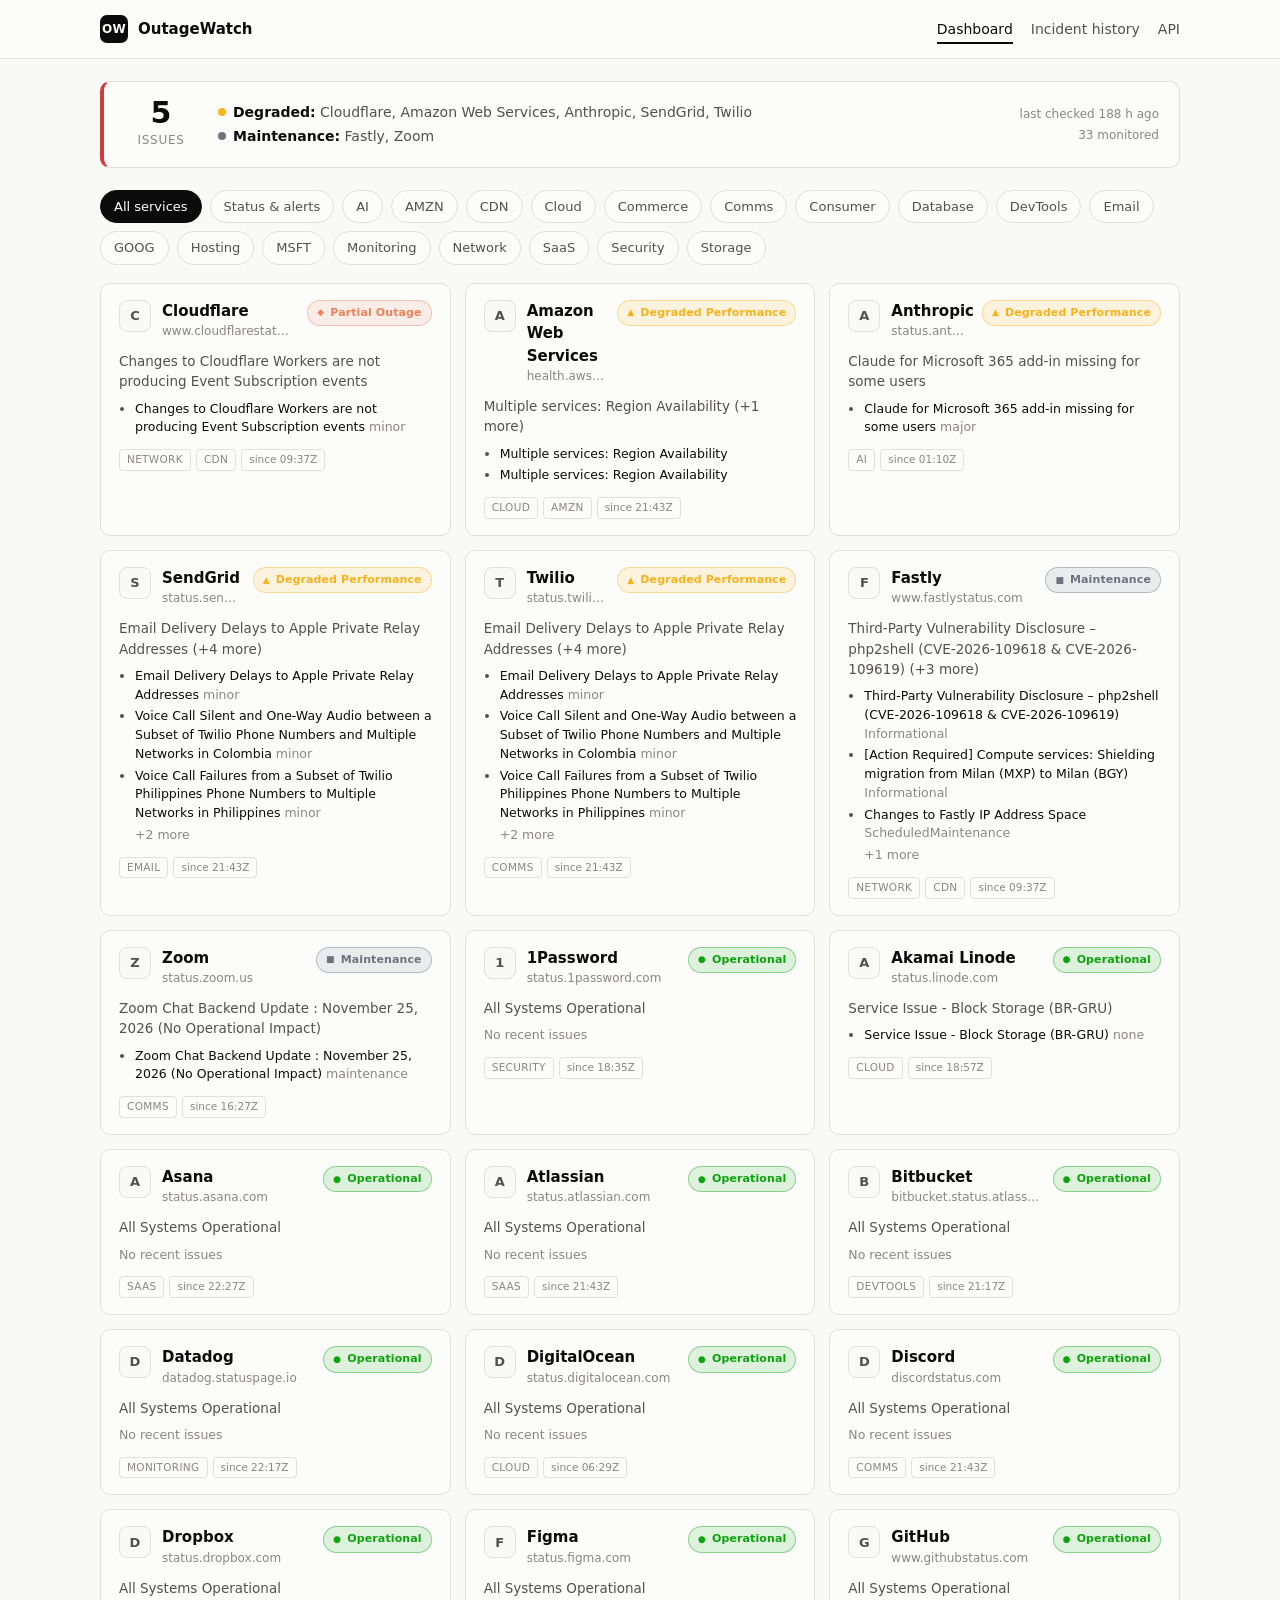
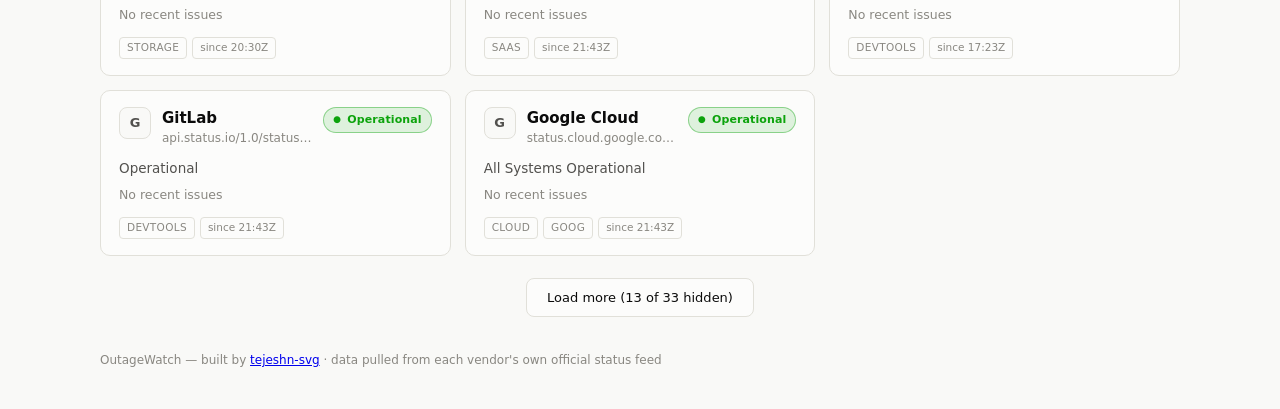
==== docs/index.html @ 97da57f4 "status: 2026-11-28 11:26 UTC" ====
<!DOCTYPE html>
<html lang="en">
<head>
  <meta charset="utf-8">
  <meta name="viewport" content="width=device-width, initial-scale=1">
  <title>OutageWatch &middot; 5 issues</title>
  <link rel="stylesheet" href="static/style.css">
</head>
<body>
  <header class="topbar">
    <div class="wrap topbar-inner">
      <a class="brand" href="index.html">
        <span class="brand-mark">OW</span>
        <span class="brand-text">OutageWatch</span>
      </a>
      <nav class="nav">
        <a href="index.html" class="on">Dashboard</a>
        <a href="history.html" class="">Incident history</a>
        <a href="status.json">API</a>
      </nav>
    </div>
  </header>

  <main class="wrap">
    



<!-- ===== Correlated signal: several vendors blaming the same third party =====
     This sits above everything because it often knows before the third
     party's own status page does. -->


<!-- ===== Summary bar: the single most important element on the page ===== -->
<section class="summary alarm">
  <div class="summary-count">
    <strong>5</strong>
    <span>issues</span>
  </div>
  <div class="summary-body">
    
      
      <p><span class="dot" style="background:#fab219"></span><b>Degraded:</b> Cloudflare, Amazon Web Services, Anthropic, SendGrid, Twilio</p>
      <p><span class="dot" style="background:#6b7280"></span><b>Maintenance:</b> Fastly, Zoom</p>
      
    
  </div>
  <div class="summary-meta">
    <span id="checked" data-ts="2026-11-28T11:26:40+00:00">last checked 2026-11-28T11:26:40+00:00</span>
    <span>33 monitored</span>
  </div>
</section>

<!-- ===== Filters ===== -->
<div class="filters" role="group" aria-label="Filter services">
  <button class="chip on" data-filter="all">All services</button>
  <button class="chip" data-filter="issues">Status &amp; alerts</button>
  
    <button class="chip" data-filter="tag:AI">AI</button>
  
    <button class="chip" data-filter="tag:AMZN">AMZN</button>
  
    <button class="chip" data-filter="tag:CDN">CDN</button>
  
    <button class="chip" data-filter="tag:Cloud">Cloud</button>
  
    <button class="chip" data-filter="tag:Commerce">Commerce</button>
  
    <button class="chip" data-filter="tag:Comms">Comms</button>
  
    <button class="chip" data-filter="tag:Consumer">Consumer</button>
  
    <button class="chip" data-filter="tag:Database">Database</button>
  
    <button class="chip" data-filter="tag:DevTools">DevTools</button>
  
    <button class="chip" data-filter="tag:Email">Email</button>
  
    <button class="chip" data-filter="tag:GOOG">GOOG</button>
  
    <button class="chip" data-filter="tag:Hosting">Hosting</button>
  
    <button class="chip" data-filter="tag:MSFT">MSFT</button>
  
    <button class="chip" data-filter="tag:Monitoring">Monitoring</button>
  
    <button class="chip" data-filter="tag:Network">Network</button>
  
    <button class="chip" data-filter="tag:SaaS">SaaS</button>
  
    <button class="chip" data-filter="tag:Security">Security</button>
  
    <button class="chip" data-filter="tag:Storage">Storage</button>
  
</div>

<!-- ===== Service list ===== -->
<section class="grid" id="grid">
  
  <article class="card service"
           data-level="partial_outage"
           data-tags="Network,CDN"
           data-issue="1">
    <div class="service-head">
      <span class="avatar" aria-hidden="true">C</span>
      <div class="service-id">
        <h2>Cloudflare</h2>
        <a class="service-url" href="https://www.cloudflarestatus.com" target="_blank" rel="noopener">www.cloudflarestatus.com</a>
      </div>
      <!-- icon + text, never colour alone -->
      <span class="badge" style="--c: #ec835a">
        <span class="badge-icon" aria-hidden="true">◆</span>Partial Outage
      </span>
    </div>

    <p class="headline">Changes to Cloudflare Workers are not producing Event Subscription events</p>

    
    <ul class="incidents">
      
        <li><a href="https://www.cloudflarestatus.com/incidents/0ocqieaifg7h" target="_blank" rel="noopener">Changes to Cloudflare Workers are not producing Event Subscription events</a> <em>minor</em></li>
      
      
    </ul>
    

    <div class="tags">
      <span class="tag">Network</span><span class="tag">CDN</span>
      <span class="tag since">since 09:37Z</span>
    </div>
  </article>
  
  <article class="card service"
           data-level="degraded"
           data-tags="Cloud,AMZN"
           data-issue="1">
    <div class="service-head">
      <span class="avatar" aria-hidden="true">A</span>
      <div class="service-id">
        <h2>Amazon Web Services</h2>
        <a class="service-url" href="https://health.aws.amazon.com/public/currentevents" target="_blank" rel="noopener">health.aws.amazon.com/public/currentevents</a>
      </div>
      <!-- icon + text, never colour alone -->
      <span class="badge" style="--c: #fab219">
        <span class="badge-icon" aria-hidden="true">▲</span>Degraded Performance
      </span>
    </div>

    <p class="headline">Multiple services: Region Availability (+1 more)</p>

    
    <ul class="incidents">
      
        <li><a href="https://health.aws.amazon.com/public/currentevents" target="_blank" rel="noopener">Multiple services: Region Availability</a></li>
      
        <li><a href="https://health.aws.amazon.com/public/currentevents" target="_blank" rel="noopener">Multiple services: Region Availability</a></li>
      
      
    </ul>
    

    <div class="tags">
      <span class="tag">Cloud</span><span class="tag">AMZN</span>
      <span class="tag since">since 21:43Z</span>
    </div>
  </article>
  
  <article class="card service"
           data-level="degraded"
           data-tags="AI"
           data-issue="1">
    <div class="service-head">
      <span class="avatar" aria-hidden="true">A</span>
      <div class="service-id">
        <h2>Anthropic</h2>
        <a class="service-url" href="https://status.anthropic.com" target="_blank" rel="noopener">status.anthropic.com</a>
      </div>
      <!-- icon + text, never colour alone -->
      <span class="badge" style="--c: #fab219">
        <span class="badge-icon" aria-hidden="true">▲</span>Degraded Performance
      </span>
    </div>

    <p class="headline">Claude for Microsoft 365 add-in missing for some users</p>

    
    <ul class="incidents">
      
        <li><a href="https://stspg.io/ffdq2qfv8frk" target="_blank" rel="noopener">Claude for Microsoft 365 add-in missing for some users</a> <em>major</em></li>
      
      
    </ul>
    

    <div class="tags">
      <span class="tag">AI</span>
      <span class="tag since">since 01:10Z</span>
    </div>
  </article>
  
  <article class="card service"
           data-level="degraded"
           data-tags="Email"
           data-issue="1">
    <div class="service-head">
      <span class="avatar" aria-hidden="true">S</span>
      <div class="service-id">
        <h2>SendGrid</h2>
        <a class="service-url" href="https://status.sendgrid.com" target="_blank" rel="noopener">status.sendgrid.com</a>
      </div>
      <!-- icon + text, never colour alone -->
      <span class="badge" style="--c: #fab219">
        <span class="badge-icon" aria-hidden="true">▲</span>Degraded Performance
      </span>
    </div>

    <p class="headline">Email Delivery Delays to Apple Private Relay Addresses (+4 more)</p>

    
    <ul class="incidents">
      
        <li><a href="https://stspg.io/t6wqb6v4410n" target="_blank" rel="noopener">Email Delivery Delays to Apple Private Relay Addresses</a> <em>minor</em></li>
      
        <li><a href="https://stspg.io/kckjlns5dw48" target="_blank" rel="noopener">Voice Call Silent and One-Way Audio between a Subset of Twilio Phone Numbers and Multiple Networks in Colombia</a> <em>minor</em></li>
      
        <li><a href="https://stspg.io/tbsjgc4grpsw" target="_blank" rel="noopener">Voice Call Failures from a Subset of Twilio Philippines Phone Numbers to Multiple Networks in Philippines</a> <em>minor</em></li>
      
      <li class="more">+2 more</li>
    </ul>
    

    <div class="tags">
      <span class="tag">Email</span>
      <span class="tag since">since 21:43Z</span>
    </div>
  </article>
  
  <article class="card service"
           data-level="degraded"
           data-tags="Comms"
           data-issue="1">
    <div class="service-head">
      <span class="avatar" aria-hidden="true">T</span>
      <div class="service-id">
        <h2>Twilio</h2>
        <a class="service-url" href="https://status.twilio.com" target="_blank" rel="noopener">status.twilio.com</a>
      </div>
      <!-- icon + text, never colour alone -->
      <span class="badge" style="--c: #fab219">
        <span class="badge-icon" aria-hidden="true">▲</span>Degraded Performance
      </span>
    </div>

    <p class="headline">Email Delivery Delays to Apple Private Relay Addresses (+4 more)</p>

    
    <ul class="incidents">
      
        <li><a href="https://stspg.io/t6wqb6v4410n" target="_blank" rel="noopener">Email Delivery Delays to Apple Private Relay Addresses</a> <em>minor</em></li>
      
        <li><a href="https://stspg.io/kckjlns5dw48" target="_blank" rel="noopener">Voice Call Silent and One-Way Audio between a Subset of Twilio Phone Numbers and Multiple Networks in Colombia</a> <em>minor</em></li>
      
        <li><a href="https://stspg.io/tbsjgc4grpsw" target="_blank" rel="noopener">Voice Call Failures from a Subset of Twilio Philippines Phone Numbers to Multiple Networks in Philippines</a> <em>minor</em></li>
      
      <li class="more">+2 more</li>
    </ul>
    

    <div class="tags">
      <span class="tag">Comms</span>
      <span class="tag since">since 21:43Z</span>
    </div>
  </article>
  
  <article class="card service"
           data-level="maintenance"
           data-tags="Network,CDN"
           data-issue="0">
    <div class="service-head">
      <span class="avatar" aria-hidden="true">F</span>
      <div class="service-id">
        <h2>Fastly</h2>
        <a class="service-url" href="https://www.fastlystatus.com" target="_blank" rel="noopener">www.fastlystatus.com</a>
      </div>
      <!-- icon + text, never colour alone -->
      <span class="badge" style="--c: #6b7280">
        <span class="badge-icon" aria-hidden="true">■</span>Maintenance
      </span>
    </div>

    <p class="headline">Third-Party Vulnerability Disclosure – php2shell (CVE-2026-109618 &amp; CVE-2026-109619) (+3 more)</p>

    
    <ul class="incidents">
      
        <li><a href="https://sta.ac/u/7mfOmz7D" target="_blank" rel="noopener">Third-Party Vulnerability Disclosure – php2shell (CVE-2026-109618 &amp; CVE-2026-109619)</a> <em>Informational</em></li>
      
        <li><a href="https://sta.ac/u/cdSFIDlB" target="_blank" rel="noopener">[Action Required] Compute services: Shielding migration from Milan (MXP) to Milan (BGY)</a> <em>Informational</em></li>
      
        <li><a href="https://sta.ac/u/d45H5J0G" target="_blank" rel="noopener">Changes to Fastly IP Address Space</a> <em>ScheduledMaintenance</em></li>
      
      <li class="more">+1 more</li>
    </ul>
    

    <div class="tags">
      <span class="tag">Network</span><span class="tag">CDN</span>
      <span class="tag since">since 09:37Z</span>
    </div>
  </article>
  
  <article class="card service"
           data-level="maintenance"
           data-tags="Comms"
           data-issue="0">
    <div class="service-head">
      <span class="avatar" aria-hidden="true">Z</span>
      <div class="service-id">
        <h2>Zoom</h2>
        <a class="service-url" href="https://status.zoom.us" target="_blank" rel="noopener">status.zoom.us</a>
      </div>
      <!-- icon + text, never colour alone -->
      <span class="badge" style="--c: #6b7280">
        <span class="badge-icon" aria-hidden="true">■</span>Maintenance
      </span>
    </div>

    <p class="headline">Zoom Chat Backend Update : November 25, 2026 (No Operational Impact)</p>

    
    <ul class="incidents">
      
        <li><a href="https://status.zoom.us" target="_blank" rel="noopener">Zoom Chat Backend Update : November 25, 2026 (No Operational Impact)</a> <em>maintenance</em></li>
      
      
    </ul>
    

    <div class="tags">
      <span class="tag">Comms</span>
      <span class="tag since">since 16:27Z</span>
    </div>
  </article>
  
  <article class="card service"
           data-level="operational"
           data-tags="Security"
           data-issue="0">
    <div class="service-head">
      <span class="avatar" aria-hidden="true">1</span>
      <div class="service-id">
        <h2>1Password</h2>
        <a class="service-url" href="https://status.1password.com" target="_blank" rel="noopener">status.1password.com</a>
      </div>
      <!-- icon + text, never colour alone -->
      <span class="badge" style="--c: #0ca30c">
        <span class="badge-icon" aria-hidden="true">●</span>Operational
      </span>
    </div>

    <p class="headline">All Systems Operational</p>

    
      <p class="noissues">No recent issues</p>
    

    <div class="tags">
      <span class="tag">Security</span>
      <span class="tag since">since 18:35Z</span>
    </div>
  </article>
  
  <article class="card service"
           data-level="operational"
           data-tags="Cloud"
           data-issue="0">
    <div class="service-head">
      <span class="avatar" aria-hidden="true">A</span>
      <div class="service-id">
        <h2>Akamai Linode</h2>
        <a class="service-url" href="https://status.linode.com" target="_blank" rel="noopener">status.linode.com</a>
      </div>
      <!-- icon + text, never colour alone -->
      <span class="badge" style="--c: #0ca30c">
        <span class="badge-icon" aria-hidden="true">●</span>Operational
      </span>
    </div>

    <p class="headline">Service Issue - Block Storage (BR-GRU)</p>

    
    <ul class="incidents">
      
        <li><a href="https://stspg.io/kwfn0ylk0rpt" target="_blank" rel="noopener">Service Issue - Block Storage (BR-GRU)</a> <em>none</em></li>
      
      
    </ul>
    

    <div class="tags">
      <span class="tag">Cloud</span>
      <span class="tag since">since 18:57Z</span>
    </div>
  </article>
  
  <article class="card service"
           data-level="operational"
           data-tags="SaaS"
           data-issue="0">
    <div class="service-head">
      <span class="avatar" aria-hidden="true">A</span>
      <div class="service-id">
        <h2>Asana</h2>
        <a class="service-url" href="https://status.asana.com" target="_blank" rel="noopener">status.asana.com</a>
      </div>
      <!-- icon + text, never colour alone -->
      <span class="badge" style="--c: #0ca30c">
        <span class="badge-icon" aria-hidden="true">●</span>Operational
      </span>
    </div>

    <p class="headline">All Systems Operational</p>

    
      <p class="noissues">No recent issues</p>
    

    <div class="tags">
      <span class="tag">SaaS</span>
      <span class="tag since">since 22:27Z</span>
    </div>
  </article>
  
  <article class="card service"
           data-level="operational"
           data-tags="SaaS"
           data-issue="0">
    <div class="service-head">
      <span class="avatar" aria-hidden="true">A</span>
      <div class="service-id">
        <h2>Atlassian</h2>
        <a class="service-url" href="https://status.atlassian.com" target="_blank" rel="noopener">status.atlassian.com</a>
      </div>
      <!-- icon + text, never colour alone -->
      <span class="badge" style="--c: #0ca30c">
        <span class="badge-icon" aria-hidden="true">●</span>Operational
      </span>
    </div>

    <p class="headline">All Systems Operational</p>

    
      <p class="noissues">No recent issues</p>
    

    <div class="tags">
      <span class="tag">SaaS</span>
      <span class="tag since">since 21:43Z</span>
    </div>
  </article>
  
  <article class="card service"
           data-level="operational"
           data-tags="DevTools"
           data-issue="0">
    <div class="service-head">
      <span class="avatar" aria-hidden="true">B</span>
      <div class="service-id">
        <h2>Bitbucket</h2>
        <a class="service-url" href="https://bitbucket.status.atlassian.com" target="_blank" rel="noopener">bitbucket.status.atlassian.com</a>
      </div>
      <!-- icon + text, never colour alone -->
      <span class="badge" style="--c: #0ca30c">
        <span class="badge-icon" aria-hidden="true">●</span>Operational
      </span>
    </div>

    <p class="headline">All Systems Operational</p>

    
      <p class="noissues">No recent issues</p>
    

    <div class="tags">
      <span class="tag">DevTools</span>
      <span class="tag since">since 21:17Z</span>
    </div>
  </article>
  
  <article class="card service"
           data-level="operational"
           data-tags="Monitoring"
           data-issue="0">
    <div class="service-head">
      <span class="avatar" aria-hidden="true">D</span>
      <div class="service-id">
        <h2>Datadog</h2>
        <a class="service-url" href="https://datadog.statuspage.io" target="_blank" rel="noopener">datadog.statuspage.io</a>
      </div>
      <!-- icon + text, never colour alone -->
      <span class="badge" style="--c: #0ca30c">
        <span class="badge-icon" aria-hidden="true">●</span>Operational
      </span>
    </div>

    <p class="headline">All Systems Operational</p>

    
      <p class="noissues">No recent issues</p>
    

    <div class="tags">
      <span class="tag">Monitoring</span>
      <span class="tag since">since 22:17Z</span>
    </div>
  </article>
  
  <article class="card service"
           data-level="operational"
           data-tags="Cloud"
           data-issue="0">
    <div class="service-head">
      <span class="avatar" aria-hidden="true">D</span>
      <div class="service-id">
        <h2>DigitalOcean</h2>
        <a class="service-url" href="https://status.digitalocean.com" target="_blank" rel="noopener">status.digitalocean.com</a>
      </div>
      <!-- icon + text, never colour alone -->
      <span class="badge" style="--c: #0ca30c">
        <span class="badge-icon" aria-hidden="true">●</span>Operational
      </span>
    </div>

    <p class="headline">All Systems Operational</p>

    
      <p class="noissues">No recent issues</p>
    

    <div class="tags">
      <span class="tag">Cloud</span>
      <span class="tag since">since 06:29Z</span>
    </div>
  </article>
  
  <article class="card service"
           data-level="operational"
           data-tags="Comms"
           data-issue="0">
    <div class="service-head">
      <span class="avatar" aria-hidden="true">D</span>
      <div class="service-id">
        <h2>Discord</h2>
        <a class="service-url" href="https://discordstatus.com" target="_blank" rel="noopener">discordstatus.com</a>
      </div>
      <!-- icon + text, never colour alone -->
      <span class="badge" style="--c: #0ca30c">
        <span class="badge-icon" aria-hidden="true">●</span>Operational
      </span>
    </div>

    <p class="headline">All Systems Operational</p>

    
      <p class="noissues">No recent issues</p>
    

    <div class="tags">
      <span class="tag">Comms</span>
      <span class="tag since">since 21:43Z</span>
    </div>
  </article>
  
  <article class="card service"
           data-level="operational"
           data-tags="Storage"
           data-issue="0">
    <div class="service-head">
      <span class="avatar" aria-hidden="true">D</span>
      <div class="service-id">
        <h2>Dropbox</h2>
        <a class="service-url" href="https://status.dropbox.com" target="_blank" rel="noopener">status.dropbox.com</a>
      </div>
      <!-- icon + text, never colour alone -->
      <span class="badge" style="--c: #0ca30c">
        <span class="badge-icon" aria-hidden="true">●</span>Operational
      </span>
    </div>

    <p class="headline">All Systems Operational</p>

    
      <p class="noissues">No recent issues</p>
    

    <div class="tags">
      <span class="tag">Storage</span>
      <span class="tag since">since 20:30Z</span>
    </div>
  </article>
  
  <article class="card service"
           data-level="operational"
           data-tags="SaaS"
           data-issue="0">
    <div class="service-head">
      <span class="avatar" aria-hidden="true">F</span>
      <div class="service-id">
        <h2>Figma</h2>
        <a class="service-url" href="https://status.figma.com" target="_blank" rel="noopener">status.figma.com</a>
      </div>
      <!-- icon + text, never colour alone -->
      <span class="badge" style="--c: #0ca30c">
        <span class="badge-icon" aria-hidden="true">●</span>Operational
      </span>
    </div>

    <p class="headline">All Systems Operational</p>

    
      <p class="noissues">No recent issues</p>
    

    <div class="tags">
      <span class="tag">SaaS</span>
      <span class="tag since">since 21:43Z</span>
    </div>
  </article>
  
  <article class="card service"
           data-level="operational"
           data-tags="DevTools"
           data-issue="0">
    <div class="service-head">
      <span class="avatar" aria-hidden="true">G</span>
      <div class="service-id">
        <h2>GitHub</h2>
        <a class="service-url" href="https://www.githubstatus.com" target="_blank" rel="noopener">www.githubstatus.com</a>
      </div>
      <!-- icon + text, never colour alone -->
      <span class="badge" style="--c: #0ca30c">
        <span class="badge-icon" aria-hidden="true">●</span>Operational
      </span>
    </div>

    <p class="headline">All Systems Operational</p>

    
      <p class="noissues">No recent issues</p>
    

    <div class="tags">
      <span class="tag">DevTools</span>
      <span class="tag since">since 17:23Z</span>
    </div>
  </article>
  
  <article class="card service"
           data-level="operational"
           data-tags="DevTools"
           data-issue="0">
    <div class="service-head">
      <span class="avatar" aria-hidden="true">G</span>
      <div class="service-id">
        <h2>GitLab</h2>
        <a class="service-url" href="https://api.status.io/1.0/status/5b36dc6502d06804c08349f7" target="_blank" rel="noopener">api.status.io/1.0/status/5b36dc6502d06804c08349f7</a>
      </div>
      <!-- icon + text, never colour alone -->
      <span class="badge" style="--c: #0ca30c">
        <span class="badge-icon" aria-hidden="true">●</span>Operational
      </span>
    </div>

    <p class="headline">Operational</p>

    
      <p class="noissues">No recent issues</p>
    

    <div class="tags">
      <span class="tag">DevTools</span>
      <span class="tag since">since 21:43Z</span>
    </div>
  </article>
  
  <article class="card service"
           data-level="operational"
           data-tags="Cloud,GOOG"
           data-issue="0">
    <div class="service-head">
      <span class="avatar" aria-hidden="true">G</span>
      <div class="service-id">
        <h2>Google Cloud</h2>
        <a class="service-url" href="https://status.cloud.google.com/incidents.json" target="_blank" rel="noopener">status.cloud.google.com/incidents.json</a>
      </div>
      <!-- icon + text, never colour alone -->
      <span class="badge" style="--c: #0ca30c">
        <span class="badge-icon" aria-hidden="true">●</span>Operational
      </span>
    </div>

    <p class="headline">All Systems Operational</p>

    
      <p class="noissues">No recent issues</p>
    

    <div class="tags">
      <span class="tag">Cloud</span><span class="tag">GOOG</span>
      <span class="tag since">since 21:43Z</span>
    </div>
  </article>
  
  <article class="card service"
           data-level="operational"
           data-tags="Cloud"
           data-issue="0">
    <div class="service-head">
      <span class="avatar" aria-hidden="true">H</span>
      <div class="service-id">
        <h2>Heroku</h2>
        <a class="service-url" href="https://status.heroku.com" target="_blank" rel="noopener">status.heroku.com</a>
      </div>
      <!-- icon + text, never colour alone -->
      <span class="badge" style="--c: #0ca30c">
        <span class="badge-icon" aria-hidden="true">●</span>Operational
      </span>
    </div>

    <p class="headline">Responding normally</p>

    
      <p class="noissues">No recent issues</p>
    

    <div class="tags">
      <span class="tag">Cloud</span>
      <span class="tag since">since 21:43Z</span>
    </div>
  </article>
  
  <article class="card service"
           data-level="operational"
           data-tags="SaaS"
           data-issue="0">
    <div class="service-head">
      <span class="avatar" aria-hidden="true">H</span>
      <div class="service-id">
        <h2>HubSpot</h2>
        <a class="service-url" href="https://status.hubspot.com" target="_blank" rel="noopener">status.hubspot.com</a>
      </div>
      <!-- icon + text, never colour alone -->
      <span class="badge" style="--c: #0ca30c">
        <span class="badge-icon" aria-hidden="true">●</span>Operational
      </span>
    </div>

    <p class="headline">All Systems Operational</p>

    
      <p class="noissues">No recent issues</p>
    

    <div class="tags">
      <span class="tag">SaaS</span>
      <span class="tag since">since 19:14Z</span>
    </div>
  </article>
  
  <article class="card service"
           data-level="operational"
           data-tags="MSFT,SaaS"
           data-issue="0">
    <div class="service-head">
      <span class="avatar" aria-hidden="true">M</span>
      <div class="service-id">
        <h2>Microsoft 365</h2>
        <a class="service-url" href="https://status.cloud.microsoft/api/feed/mac" target="_blank" rel="noopener">status.cloud.microsoft/api/feed/mac</a>
      </div>
      <!-- icon + text, never colour alone -->
      <span class="badge" style="--c: #0ca30c">
        <span class="badge-icon" aria-hidden="true">●</span>Operational
      </span>
    </div>

    <p class="headline">No active events</p>

    
      <p class="noissues">No recent issues</p>
    

    <div class="tags">
      <span class="tag">MSFT</span><span class="tag">SaaS</span>
      <span class="tag since">since 06:07Z</span>
    </div>
  </article>
  
  <article class="card service"
           data-level="operational"
           data-tags="Cloud,MSFT"
           data-issue="0">
    <div class="service-head">
      <span class="avatar" aria-hidden="true">M</span>
      <div class="service-id">
        <h2>Microsoft Azure</h2>
        <a class="service-url" href="https://azure.status.microsoft/en-us/status/feed/" target="_blank" rel="noopener">azure.status.microsoft/en-us/status/feed/</a>
      </div>
      <!-- icon + text, never colour alone -->
      <span class="badge" style="--c: #0ca30c">
        <span class="badge-icon" aria-hidden="true">●</span>Operational
      </span>
    </div>

    <p class="headline">No active events</p>

    
      <p class="noissues">No recent issues</p>
    

    <div class="tags">
      <span class="tag">Cloud</span><span class="tag">MSFT</span>
      <span class="tag since">since 21:43Z</span>
    </div>
  </article>
  
  <article class="card service"
           data-level="operational"
           data-tags="MSFT,SaaS"
           data-issue="0">
    <div class="service-head">
      <span class="avatar" aria-hidden="true">M</span>
      <div class="service-id">
        <h2>Microsoft Power Platform</h2>
        <a class="service-url" href="https://status.cloud.microsoft/api/feed/ppac" target="_blank" rel="noopener">status.cloud.microsoft/api/feed/ppac</a>
      </div>
      <!-- icon + text, never colour alone -->
      <span class="badge" style="--c: #0ca30c">
        <span class="badge-icon" aria-hidden="true">●</span>Operational
      </span>
    </div>

    <p class="headline">No active events</p>

    
      <p class="noissues">No recent issues</p>
    

    <div class="tags">
      <span class="tag">MSFT</span><span class="tag">SaaS</span>
      <span class="tag since">since 21:43Z</span>
    </div>
  </article>
  
  <article class="card service"
           data-level="operational"
           data-tags="Database"
           data-issue="0">
    <div class="service-head">
      <span class="avatar" aria-hidden="true">M</span>
      <div class="service-id">
        <h2>MongoDB Atlas</h2>
        <a class="service-url" href="https://status.mongodb.com" target="_blank" rel="noopener">status.mongodb.com</a>
      </div>
      <!-- icon + text, never colour alone -->
      <span class="badge" style="--c: #0ca30c">
        <span class="badge-icon" aria-hidden="true">●</span>Operational
      </span>
    </div>

    <p class="headline">Impaired Cluster operations in AWS me-central-1 and AWS me-south-1</p>

    
    <ul class="incidents">
      
        <li><a href="https://stspg.io/jwd31x8yx3q5" target="_blank" rel="noopener">Impaired Cluster operations in AWS me-central-1 and AWS me-south-1</a> <em>major</em></li>
      
      
    </ul>
    

    <div class="tags">
      <span class="tag">Database</span>
      <span class="tag since">since 21:43Z</span>
    </div>
  </article>
  
  <article class="card service"
           data-level="operational"
           data-tags="Monitoring"
           data-issue="0">
    <div class="service-head">
      <span class="avatar" aria-hidden="true">N</span>
      <div class="service-id">
        <h2>New Relic</h2>
        <a class="service-url" href="https://status.newrelic.com" target="_blank" rel="noopener">status.newrelic.com</a>
      </div>
      <!-- icon + text, never colour alone -->
      <span class="badge" style="--c: #0ca30c">
        <span class="badge-icon" aria-hidden="true">●</span>Operational
      </span>
    </div>

    <p class="headline">All Systems Operational</p>

    
      <p class="noissues">No recent issues</p>
    

    <div class="tags">
      <span class="tag">Monitoring</span>
      <span class="tag since">since 21:43Z</span>
    </div>
  </article>
  
  <article class="card service"
           data-level="operational"
           data-tags="SaaS"
           data-issue="0">
    <div class="service-head">
      <span class="avatar" aria-hidden="true">N</span>
      <div class="service-id">
        <h2>Notion</h2>
        <a class="service-url" href="https://www.notion-status.com" target="_blank" rel="noopener">www.notion-status.com</a>
      </div>
      <!-- icon + text, never colour alone -->
      <span class="badge" style="--c: #0ca30c">
        <span class="badge-icon" aria-hidden="true">●</span>Operational
      </span>
    </div>

    <p class="headline">All Systems Operational</p>

    
      <p class="noissues">No recent issues</p>
    

    <div class="tags">
      <span class="tag">SaaS</span>
      <span class="tag since">since 01:18Z</span>
    </div>
  </article>
  
  <article class="card service"
           data-level="operational"
           data-tags="DevTools"
           data-issue="0">
    <div class="service-head">
      <span class="avatar" aria-hidden="true">N</span>
      <div class="service-id">
        <h2>npm</h2>
        <a class="service-url" href="https://status.npmjs.org" target="_blank" rel="noopener">status.npmjs.org</a>
      </div>
      <!-- icon + text, never colour alone -->
      <span class="badge" style="--c: #0ca30c">
        <span class="badge-icon" aria-hidden="true">●</span>Operational
      </span>
    </div>

    <p class="headline">All Systems Operational</p>

    
      <p class="noissues">No recent issues</p>
    

    <div class="tags">
      <span class="tag">DevTools</span>
      <span class="tag since">since 21:43Z</span>
    </div>
  </article>
  
  <article class="card service"
           data-level="operational"
           data-tags="AI"
           data-issue="0">
    <div class="service-head">
      <span class="avatar" aria-hidden="true">O</span>
      <div class="service-id">
        <h2>OpenAI</h2>
        <a class="service-url" href="https://status.openai.com" target="_blank" rel="noopener">status.openai.com</a>
      </div>
      <!-- icon + text, never colour alone -->
      <span class="badge" style="--c: #0ca30c">
        <span class="badge-icon" aria-hidden="true">●</span>Operational
      </span>
    </div>

    <p class="headline">All Systems Operational</p>

    
      <p class="noissues">No recent issues</p>
    

    <div class="tags">
      <span class="tag">AI</span>
      <span class="tag since">since 15:05Z</span>
    </div>
  </article>
  
  <article class="card service"
           data-level="operational"
           data-tags="Consumer"
           data-issue="0">
    <div class="service-head">
      <span class="avatar" aria-hidden="true">R</span>
      <div class="service-id">
        <h2>Reddit</h2>
        <a class="service-url" href="https://www.redditstatus.com" target="_blank" rel="noopener">www.redditstatus.com</a>
      </div>
      <!-- icon + text, never colour alone -->
      <span class="badge" style="--c: #0ca30c">
        <span class="badge-icon" aria-hidden="true">●</span>Operational
      </span>
    </div>

    <p class="headline">All Systems Operational</p>

    
      <p class="noissues">No recent issues</p>
    

    <div class="tags">
      <span class="tag">Consumer</span>
      <span class="tag since">since 21:17Z</span>
    </div>
  </article>
  
  <article class="card service"
           data-level="operational"
           data-tags="Commerce"
           data-issue="0">
    <div class="service-head">
      <span class="avatar" aria-hidden="true">S</span>
      <div class="service-id">
        <h2>Shopify</h2>
        <a class="service-url" href="https://www.shopifystatus.com" target="_blank" rel="noopener">www.shopifystatus.com</a>
      </div>
      <!-- icon + text, never colour alone -->
      <span class="badge" style="--c: #0ca30c">
        <span class="badge-icon" aria-hidden="true">●</span>Operational
      </span>
    </div>

    <p class="headline">All Systems Operational</p>

    
      <p class="noissues">No recent issues</p>
    

    <div class="tags">
      <span class="tag">Commerce</span>
      <span class="tag since">since 19:33Z</span>
    </div>
  </article>
  
  <article class="card service"
           data-level="operational"
           data-tags="Hosting"
           data-issue="0">
    <div class="service-head">
      <span class="avatar" aria-hidden="true">S</span>
      <div class="service-id">
        <h2>Squarespace</h2>
        <a class="service-url" href="https://status.squarespace.com" target="_blank" rel="noopener">status.squarespace.com</a>
      </div>
      <!-- icon + text, never colour alone -->
      <span class="badge" style="--c: #0ca30c">
        <span class="badge-icon" aria-hidden="true">●</span>Operational
      </span>
    </div>

    <p class="headline">All Systems Operational</p>

    
      <p class="noissues">No recent issues</p>
    

    <div class="tags">
      <span class="tag">Hosting</span>
      <span class="tag since">since 15:54Z</span>
    </div>
  </article>
  
</section>

<div class="loadmore-wrap">
  <button id="loadmore" class="loadmore">Load more</button>
</div>

<script>
// ---- Progressive disclosure: show 20 at a time, like the reference page ----
const PAGE = 20;
let shown = PAGE;
let activeFilter = 'all';

function visibleCards() {
  return [...document.querySelectorAll('.service')].filter(card => {
    if (activeFilter === 'all') return true;
    if (activeFilter === 'issues') return card.dataset.issue === '1';
    if (activeFilter.startsWith('tag:')) {
      return card.dataset.tags.split(',').includes(activeFilter.slice(4));
    }
    return true;
  });
}

function render() {
  document.querySelectorAll('.service').forEach(c => c.style.display = 'none');
  const vis = visibleCards();
  vis.slice(0, shown).forEach(c => c.style.display = '');
  const btn = document.getElementById('loadmore');
  const remaining = vis.length - shown;
  btn.style.display = remaining > 0 ? '' : 'none';
  btn.textContent = `Load more (${remaining} of ${vis.length} hidden)`;
}

document.querySelectorAll('.chip').forEach(chip => {
  chip.addEventListener('click', () => {
    document.querySelectorAll('.chip').forEach(c => c.classList.remove('on'));
    chip.classList.add('on');
    activeFilter = chip.dataset.filter;
    shown = PAGE;
    render();
  });
});

document.getElementById('loadmore').addEventListener('click', () => {
  shown += PAGE;
  render();
});

// ---- "last checked" as relative time, refreshed every 15s ----
function ago() {
  const el = document.getElementById('checked');
  if (!el || !el.dataset.ts) return;
  const secs = Math.max(0, (Date.now() - new Date(el.dataset.ts).getTime()) / 1000);
  let text;
  if (secs < 60) text = 'just now';
  else if (secs < 3600) text = `${Math.floor(secs / 60)} min ago`;
  else text = `${Math.floor(secs / 3600)} h ago`;
  el.textContent = `last checked ${text}`;
}

// ---- Auto-refresh the page data without a full reload ----
async function poll() {
  try {
    const r = await fetch('status.json', { cache: 'no-store' });
    const data = await r.json();
    const el = document.getElementById('checked');
    // If the collector has written a newer timestamp, reload to redraw.
    if (el && data.summary.last_checked && data.summary.last_checked !== el.dataset.ts) {
      location.reload();
    }
  } catch (e) { /* collector may be restarting; try again next tick */ }
}

render();
ago();
setInterval(ago, 15000);
setInterval(poll, 30000);
</script>



  </main>

  <footer class="wrap foot">
    <span>OutageWatch &mdash; built by
      <a href="https://github.com/tejeshn-svg" target="_blank" rel="noopener">tejeshn-svg</a>
      &middot; data pulled from each vendor's own official status feed</span>
  </footer>
</body>
</html>
---- docs/static/style.css ----
/* OutageWatch -- one stylesheet, no framework, no build step.
   Light and dark are both chosen deliberately, not an automatic inversion. */

:root {
  --surface: #fcfcfb;
  --plane: #f9f9f7;
  --ink: #0b0b0b;
  --ink-2: #52514e;
  --muted: #898781;
  --line: #e1e0d9;
  --ring: rgba(11, 11, 11, 0.10);
  --radius: 10px;
}

@media (prefers-color-scheme: dark) {
  :root {
    --surface: #1a1a19;
    --plane: #0d0d0d;
    --ink: #f0efec;
    --ink-2: #c3c2b7;
    --muted: #898781;
    --line: #2c2c2a;
    --ring: rgba(255, 255, 255, 0.10);
  }
}

* { box-sizing: border-box; }

body {
  margin: 0;
  background: var(--plane);
  color: var(--ink);
  font: 15px/1.5 system-ui, -apple-system, "Segoe UI", sans-serif;
  -webkit-font-smoothing: antialiased;
}

.wrap { max-width: 1120px; margin: 0 auto; padding: 0 20px; }

/* ---------- top bar ---------- */
.topbar {
  background: var(--surface);
  border-bottom: 1px solid var(--line);
  position: sticky; top: 0; z-index: 10;
}
.topbar-inner { display: flex; align-items: center; gap: 24px; height: 58px; }
.brand { display: flex; align-items: center; gap: 10px; text-decoration: none; color: var(--ink); }
.brand-mark {
  display: grid; place-items: center;
  width: 28px; height: 28px; border-radius: 7px;
  background: var(--ink); color: var(--surface);
  font-size: 12px; font-weight: 700; letter-spacing: .02em;
}
.brand-text { font-weight: 650; }
.nav { display: flex; gap: 18px; margin-left: auto; }
.nav a { color: var(--ink-2); text-decoration: none; font-size: 14px; padding: 4px 0; }
.nav a:hover { color: var(--ink); }
.nav a.on { color: var(--ink); box-shadow: inset 0 -2px 0 var(--ink); }

/* ---------- summary bar ---------- */
.summary {
  display: grid;
  grid-template-columns: auto 1fr auto;
  gap: 20px; align-items: center;
  margin: 22px 0;
  padding: 16px 20px;
  background: var(--surface);
  border: 1px solid var(--line);
  border-left: 4px solid var(--muted);
  border-radius: var(--radius);
}
.summary.alarm { border-left-color: #d03b3b; }
.summary.clear { border-left-color: #0ca30c; }
.summary-count { text-align: center; min-width: 74px; }
.summary-count strong { display: block; font-size: 30px; line-height: 1; }
.summary-count span { font-size: 12px; color: var(--muted); text-transform: uppercase; letter-spacing: .06em; }
.summary-body p { margin: 3px 0; font-size: 14px; color: var(--ink-2); }
.summary-body b { color: var(--ink); }
.summary-meta { display: grid; gap: 3px; text-align: right; font-size: 12px; color: var(--muted); }
.dot { display: inline-block; width: 8px; height: 8px; border-radius: 50%; margin-right: 7px; vertical-align: 1px; }

/* ---------- correlated signal ---------- */
.correlated { margin: 22px 0 0; }
.corr-row {
  display: grid;
  grid-template-columns: auto 1fr auto;
  gap: 16px; align-items: start;
  padding: 15px 18px; margin-bottom: 10px;
  background: var(--surface);
  border: 1px solid color-mix(in srgb, #ec835a 45%, var(--line));
  border-left: 4px solid #ec835a;
  border-radius: var(--radius);
}
.corr-tag {
  font-size: 10px; font-weight: 700; letter-spacing: .08em; text-transform: uppercase;
  color: #ec835a; border: 1px solid color-mix(in srgb, #ec835a 45%, transparent);
  background: color-mix(in srgb, #ec835a 12%, transparent);
  padding: 3px 8px; border-radius: 4px; white-space: nowrap; margin-top: 2px;
}
.corr-body h2 { margin: 0 0 4px; font-size: 15px; font-weight: 600; }
.corr-body p { margin: 2px 0; font-size: 13.5px; color: var(--ink-2); }
.corr-vendors { color: var(--ink); }
.corr-note { font-size: 12.5px !important; color: var(--muted) !important; }
.corr-since { font-size: 12px; color: var(--muted); white-space: nowrap; margin-top: 3px; }

@media (max-width: 720px) {
  .corr-row { grid-template-columns: auto 1fr; }
  .corr-since { grid-column: 1 / -1; }
}

/* ---------- filters ---------- */
.filters { display: flex; flex-wrap: wrap; gap: 8px; margin: 0 0 18px; }
.chip {
  font: inherit; font-size: 13px;
  padding: 6px 13px; border-radius: 999px;
  background: var(--surface); color: var(--ink-2);
  border: 1px solid var(--line); cursor: pointer;
}
.chip:hover { color: var(--ink); }
.chip.on { background: var(--ink); color: var(--surface); border-color: var(--ink); }

/* ---------- cards ---------- */
.card {
  background: var(--surface);
  border: 1px solid var(--line);
  border-radius: var(--radius);
  padding: 16px 18px;
  margin-bottom: 18px;
}
.grid { display: grid; grid-template-columns: repeat(auto-fill, minmax(330px, 1fr)); gap: 14px; }
.grid .card { margin: 0; }

.service-head { display: flex; align-items: flex-start; gap: 11px; }
.avatar {
  display: grid; place-items: center; flex: 0 0 32px;
  width: 32px; height: 32px; border-radius: 8px;
  background: var(--plane); border: 1px solid var(--line);
  font-size: 13px; font-weight: 700; color: var(--ink-2);
}
.service-id { min-width: 0; flex: 1; }
.service-id h2 { margin: 0; font-size: 15px; font-weight: 650; }
.service-url {
  font-size: 12px; color: var(--muted); text-decoration: none;
  display: block; overflow: hidden; text-overflow: ellipsis; white-space: nowrap;
}
.service-url:hover { text-decoration: underline; }

/* Status badge: colour + icon + word. Three channels, so colour is never alone. */
.badge {
  display: inline-flex; align-items: center; gap: 6px; flex: 0 0 auto;
  font-size: 11px; font-weight: 600; letter-spacing: .01em;
  padding: 4px 9px; border-radius: 999px;
  color: var(--c);
  background: color-mix(in srgb, var(--c) 12%, transparent);
  border: 1px solid color-mix(in srgb, var(--c) 40%, transparent);
  white-space: nowrap;
}
.badge-icon { font-size: 9px; line-height: 1; }
.badge.sm { font-size: 10px; padding: 3px 8px; }

.headline { margin: 11px 0 8px; font-size: 13.5px; color: var(--ink-2); }
.incidents { margin: 0; padding-left: 16px; font-size: 12.5px; color: var(--ink-2); }
.incidents li { margin: 3px 0; }
.incidents a { color: var(--ink); text-decoration: none; }
.incidents a:hover { text-decoration: underline; }
.incidents em { color: var(--muted); font-style: normal; }
.incidents .more { color: var(--muted); list-style: none; }
.noissues { margin: 0; font-size: 12.5px; color: var(--muted); }

.tags { display: flex; flex-wrap: wrap; gap: 5px; margin-top: 12px; }
.tag {
  font-size: 10.5px; letter-spacing: .03em; text-transform: uppercase;
  color: var(--muted); border: 1px solid var(--line);
  padding: 2px 7px; border-radius: 4px;
}
.tag.since { text-transform: none; letter-spacing: 0; }

.loadmore-wrap { text-align: center; margin: 22px 0 8px; }
.loadmore {
  font: inherit; font-size: 13px; padding: 9px 20px;
  background: var(--surface); color: var(--ink);
  border: 1px solid var(--line); border-radius: 8px; cursor: pointer;
}
.loadmore:hover { border-color: var(--ring); }

/* ---------- history page ---------- */
.page-title { font-size: 22px; margin: 24px 0 4px; }
.lede { margin: 0 0 20px; color: var(--ink-2); font-size: 14px; max-width: 60ch; }
.sec { font-size: 13px; text-transform: uppercase; letter-spacing: .06em; color: var(--muted); margin: 0 0 12px; font-weight: 600; }

.table { width: 100%; border-collapse: collapse; font-size: 13.5px; }
.table th, .table td { text-align: left; padding: 7px 10px; border-bottom: 1px solid var(--line); }
.table th { font-size: 11px; text-transform: uppercase; letter-spacing: .05em; color: var(--muted); font-weight: 600; }
.table .num { text-align: right; font-variant-numeric: tabular-nums; }

.timeline { list-style: none; margin: 0; padding: 0; }
.timeline li {
  display: grid; grid-template-columns: 130px 150px 1fr;
  gap: 12px; align-items: baseline;
  padding: 9px 0; border-bottom: 1px solid var(--line);
  font-size: 13.5px;
}
.timeline li:last-child { border-bottom: 0; }
.tl-time { color: var(--muted); font-size: 12px; font-variant-numeric: tabular-nums; }
.tl-from { color: var(--muted); font-size: 12px; margin-left: 8px; }
.tl-note { display: block; color: var(--ink-2); font-size: 12.5px; margin-top: 2px; }

.note { font-size: 12.5px; color: var(--muted); margin: 10px 0 0; }
.empty { text-align: center; padding: 44px 20px; }
.empty h1 { margin: 0 0 8px; font-size: 20px; }
.empty pre {
  display: inline-block; background: var(--plane); border: 1px solid var(--line);
  padding: 9px 14px; border-radius: 7px; font-size: 13px;
}

.foot { padding: 26px 20px 40px; color: var(--muted); font-size: 12px; }

@media (max-width: 720px) {
  .summary { grid-template-columns: auto 1fr; }
  .summary-meta { grid-column: 1 / -1; text-align: left; }
  .timeline li { grid-template-columns: 1fr; gap: 3px; }
}
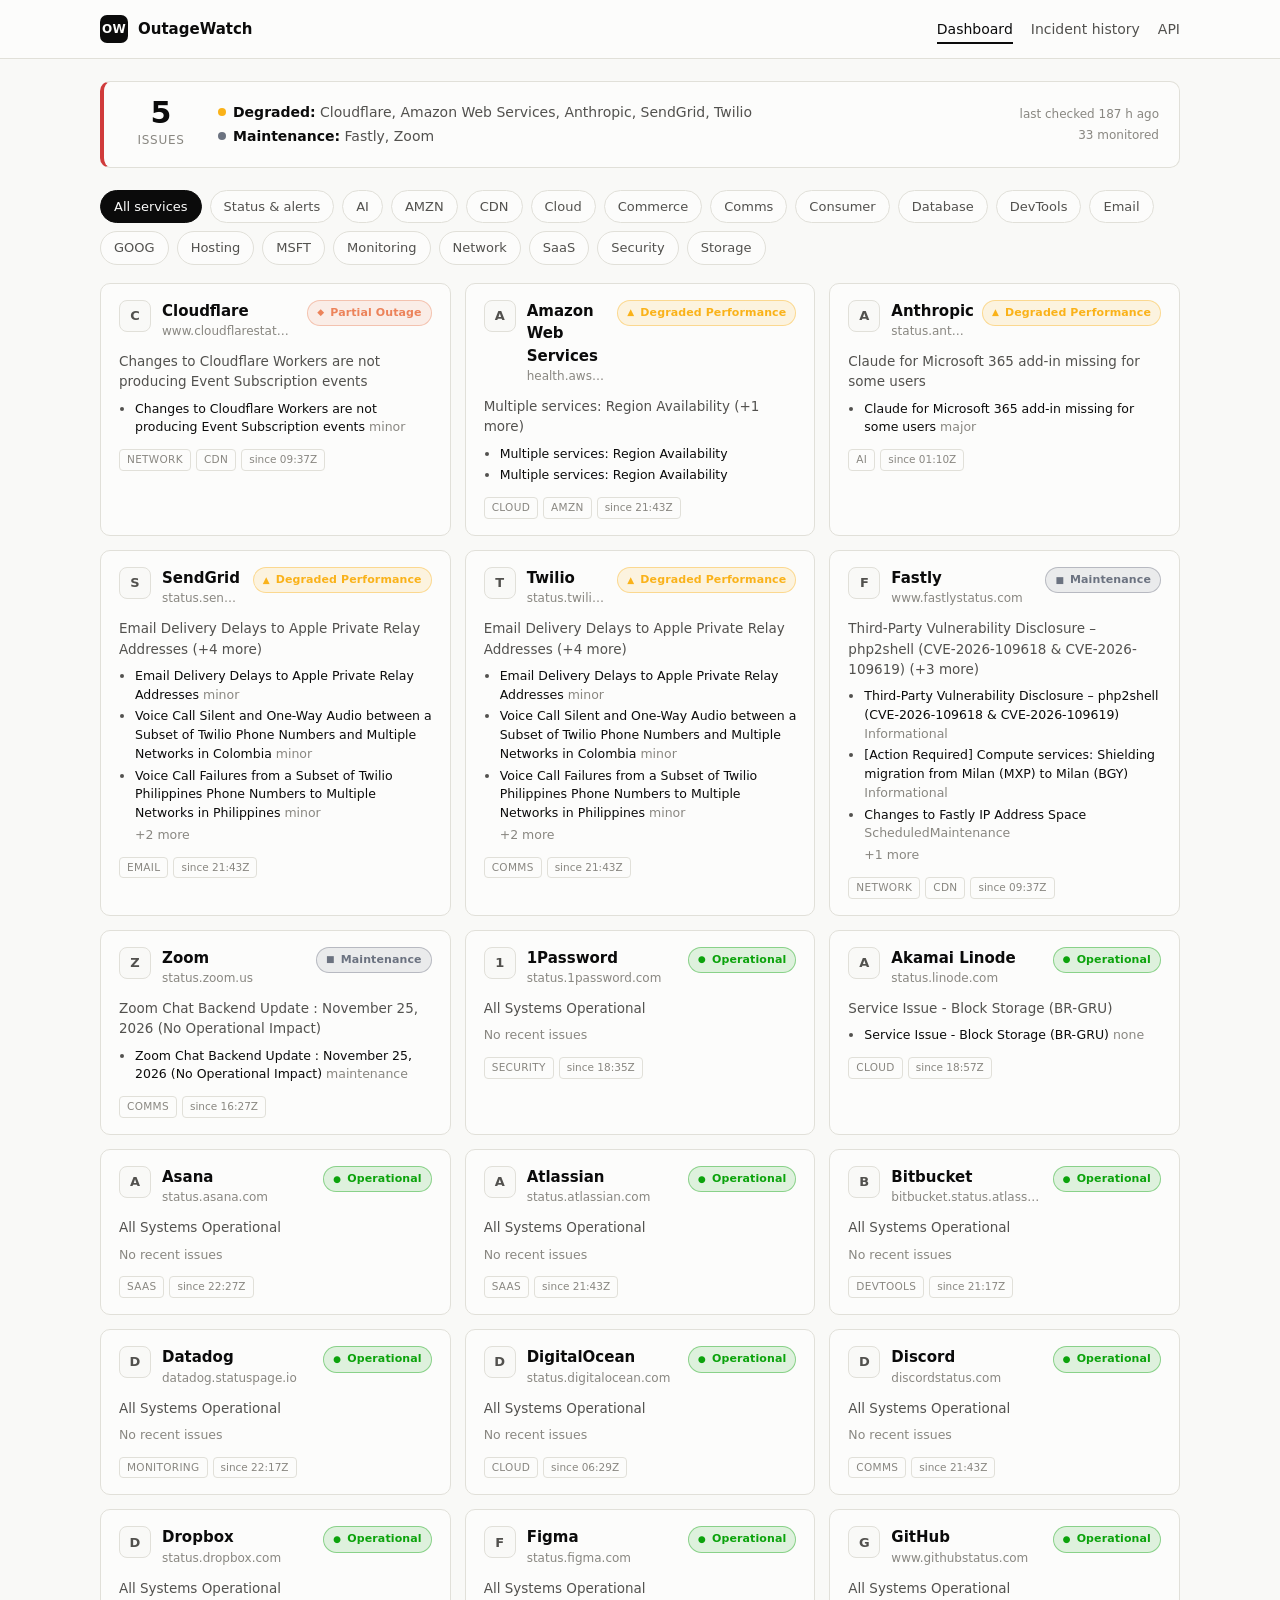
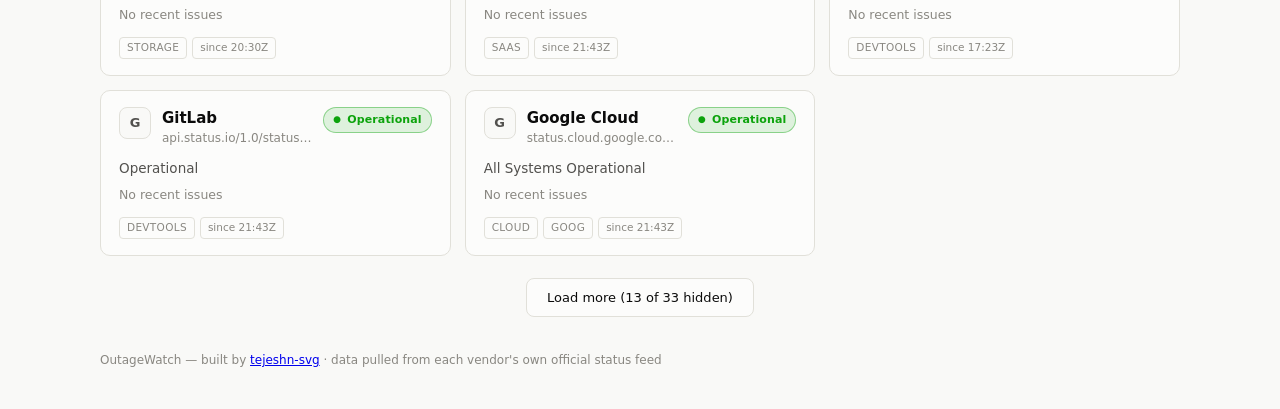
==== commit 1c9698d3: "status: 2026-11-28 12:14 UTC" ====
--- a/docs/index.html
+++ b/docs/index.html
@@ -46,7 +46,7 @@
     
   </div>
   <div class="summary-meta">
-    <span id="checked" data-ts="2026-11-28T11:26:40+00:00">last checked 2026-11-28T11:26:40+00:00</span>
+    <span id="checked" data-ts="2026-11-28T12:14:23+00:00">last checked 2026-11-28T12:14:23+00:00</span>
     <span>33 monitored</span>
   </div>
 </section>
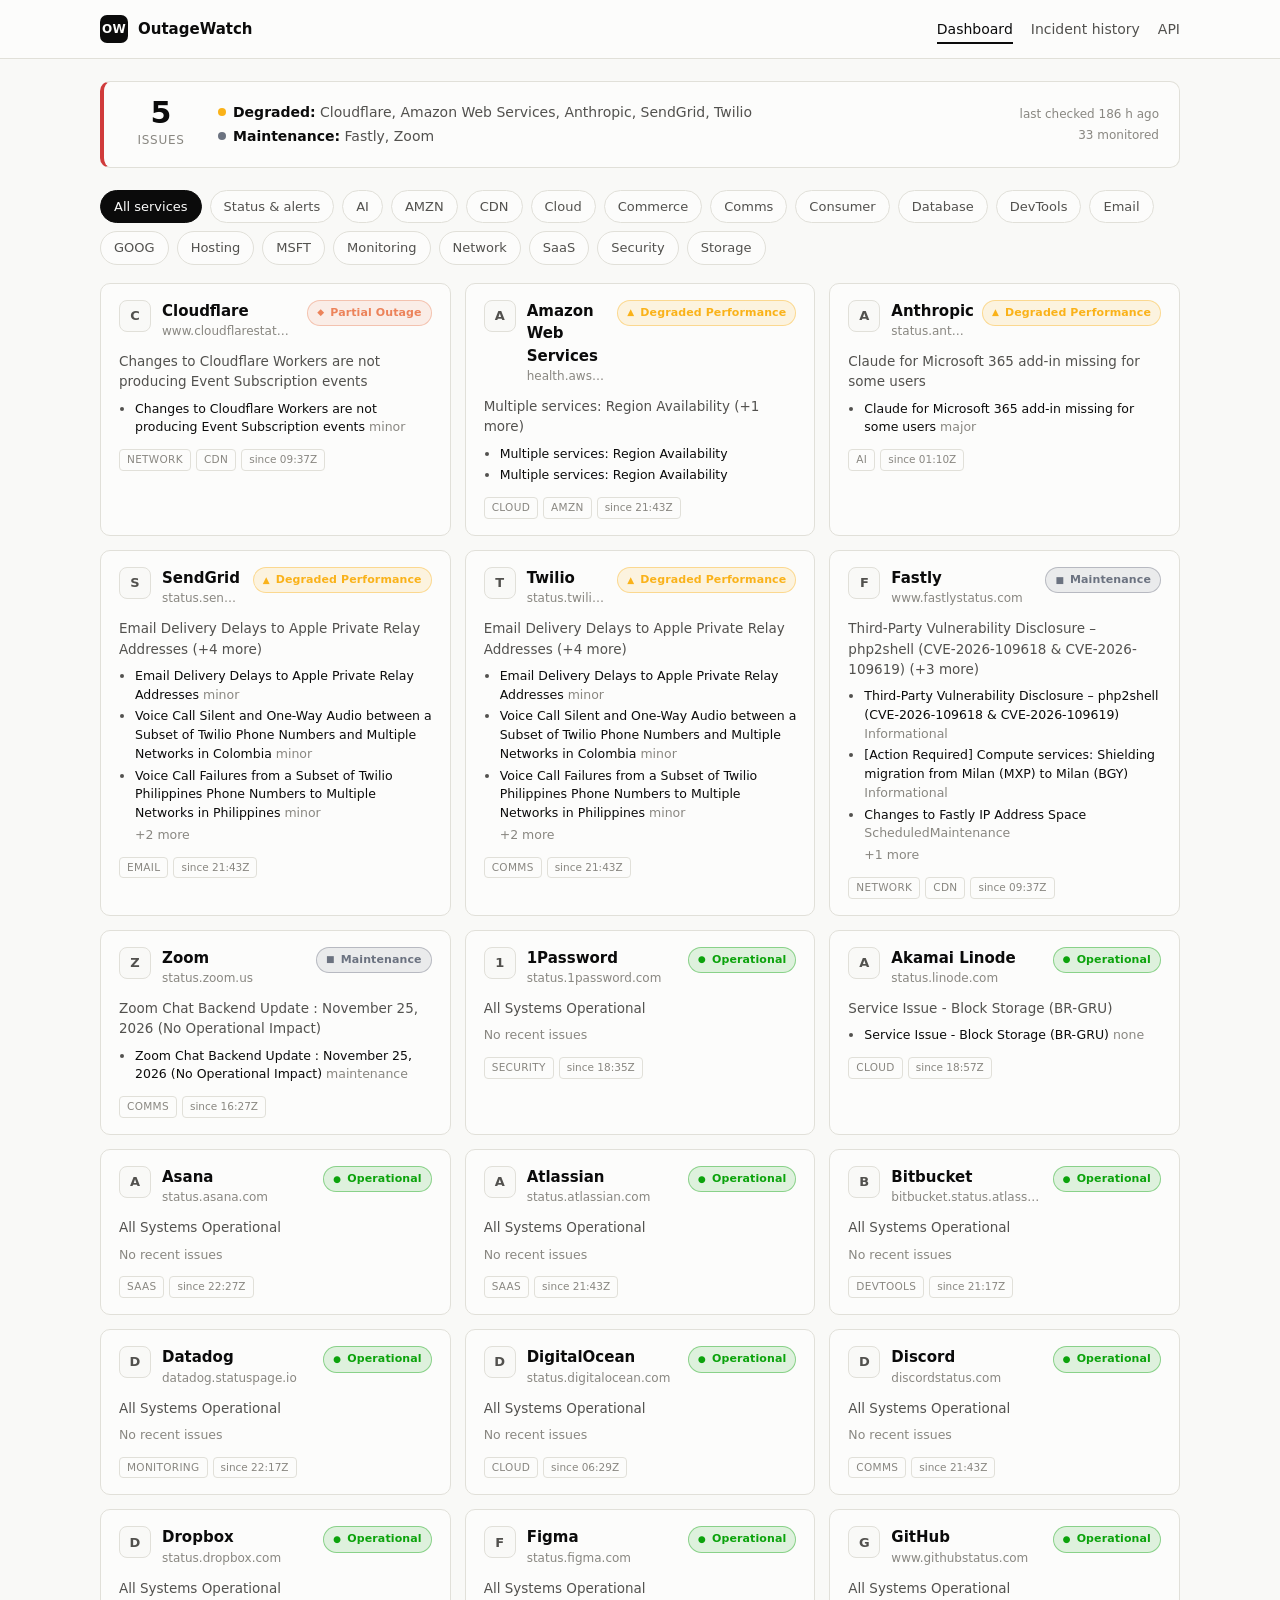
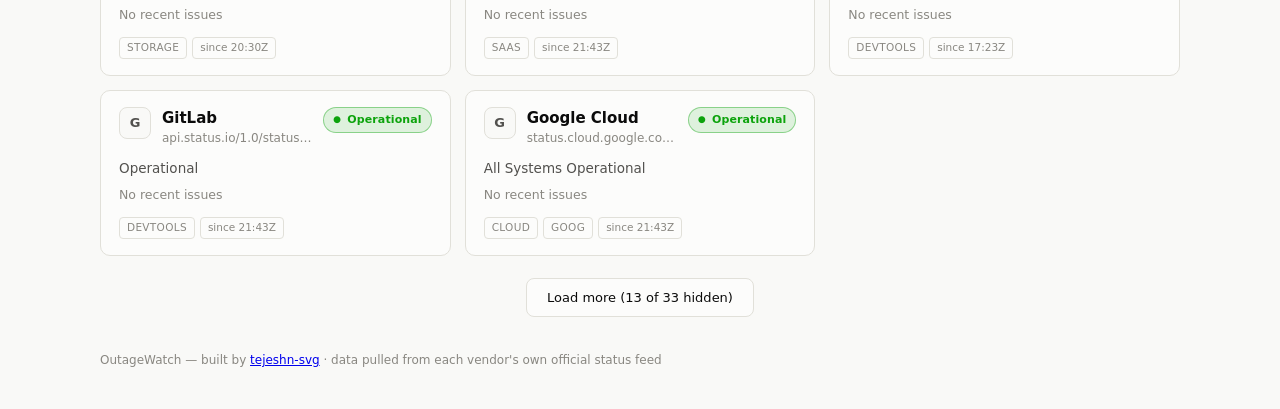
==== commit 0c6a7947: "status: 2026-11-28 13:20 UTC" ====
--- a/docs/index.html
+++ b/docs/index.html
@@ -46,7 +46,7 @@
     
   </div>
   <div class="summary-meta">
-    <span id="checked" data-ts="2026-11-28T12:14:23+00:00">last checked 2026-11-28T12:14:23+00:00</span>
+    <span id="checked" data-ts="2026-11-28T13:20:54+00:00">last checked 2026-11-28T13:20:54+00:00</span>
     <span>33 monitored</span>
   </div>
 </section>
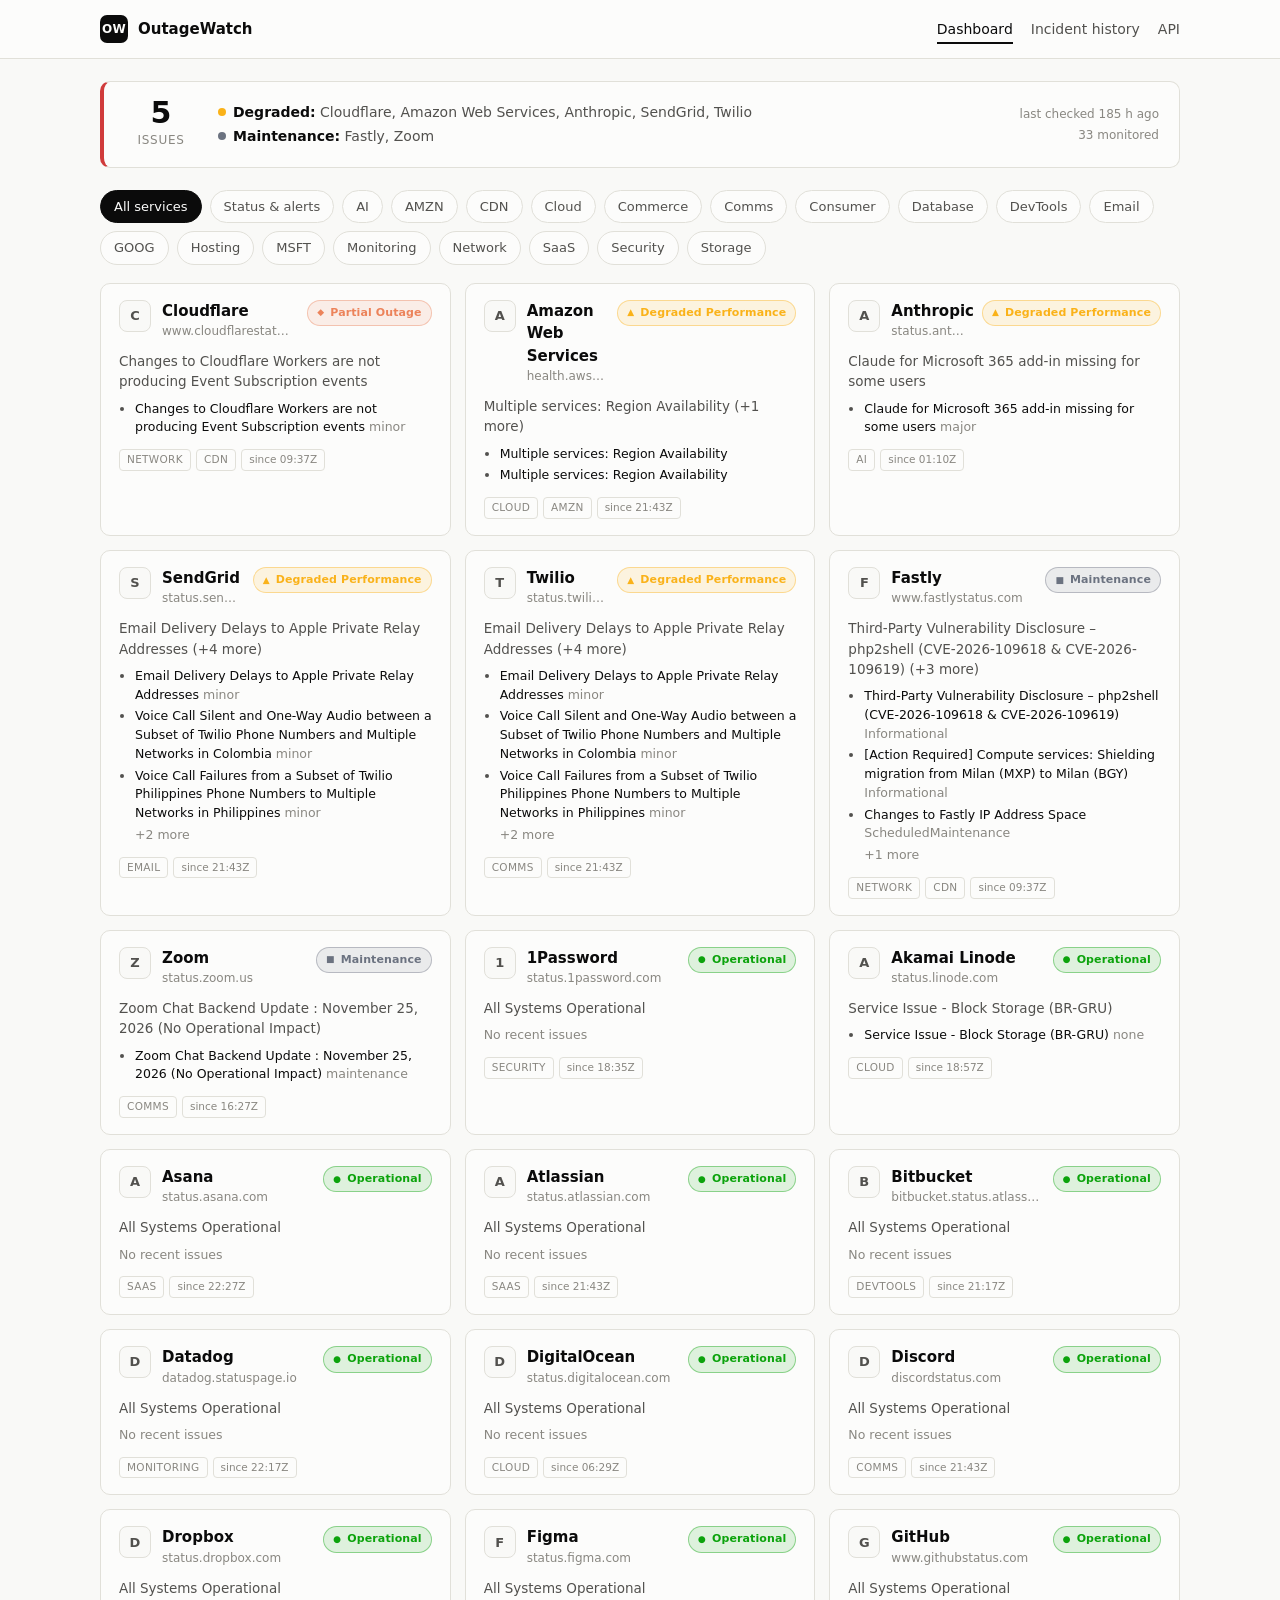
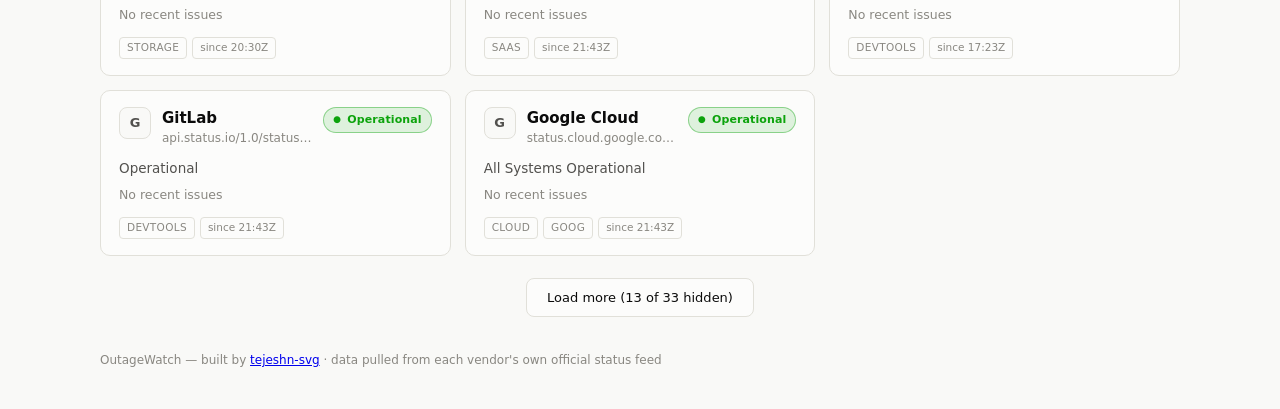
==== commit 08f31ec4: "status: 2026-11-28 14:19 UTC" ====
--- a/docs/index.html
+++ b/docs/index.html
@@ -46,7 +46,7 @@
     
   </div>
   <div class="summary-meta">
-    <span id="checked" data-ts="2026-11-28T13:20:54+00:00">last checked 2026-11-28T13:20:54+00:00</span>
+    <span id="checked" data-ts="2026-11-28T14:19:42+00:00">last checked 2026-11-28T14:19:42+00:00</span>
     <span>33 monitored</span>
   </div>
 </section>
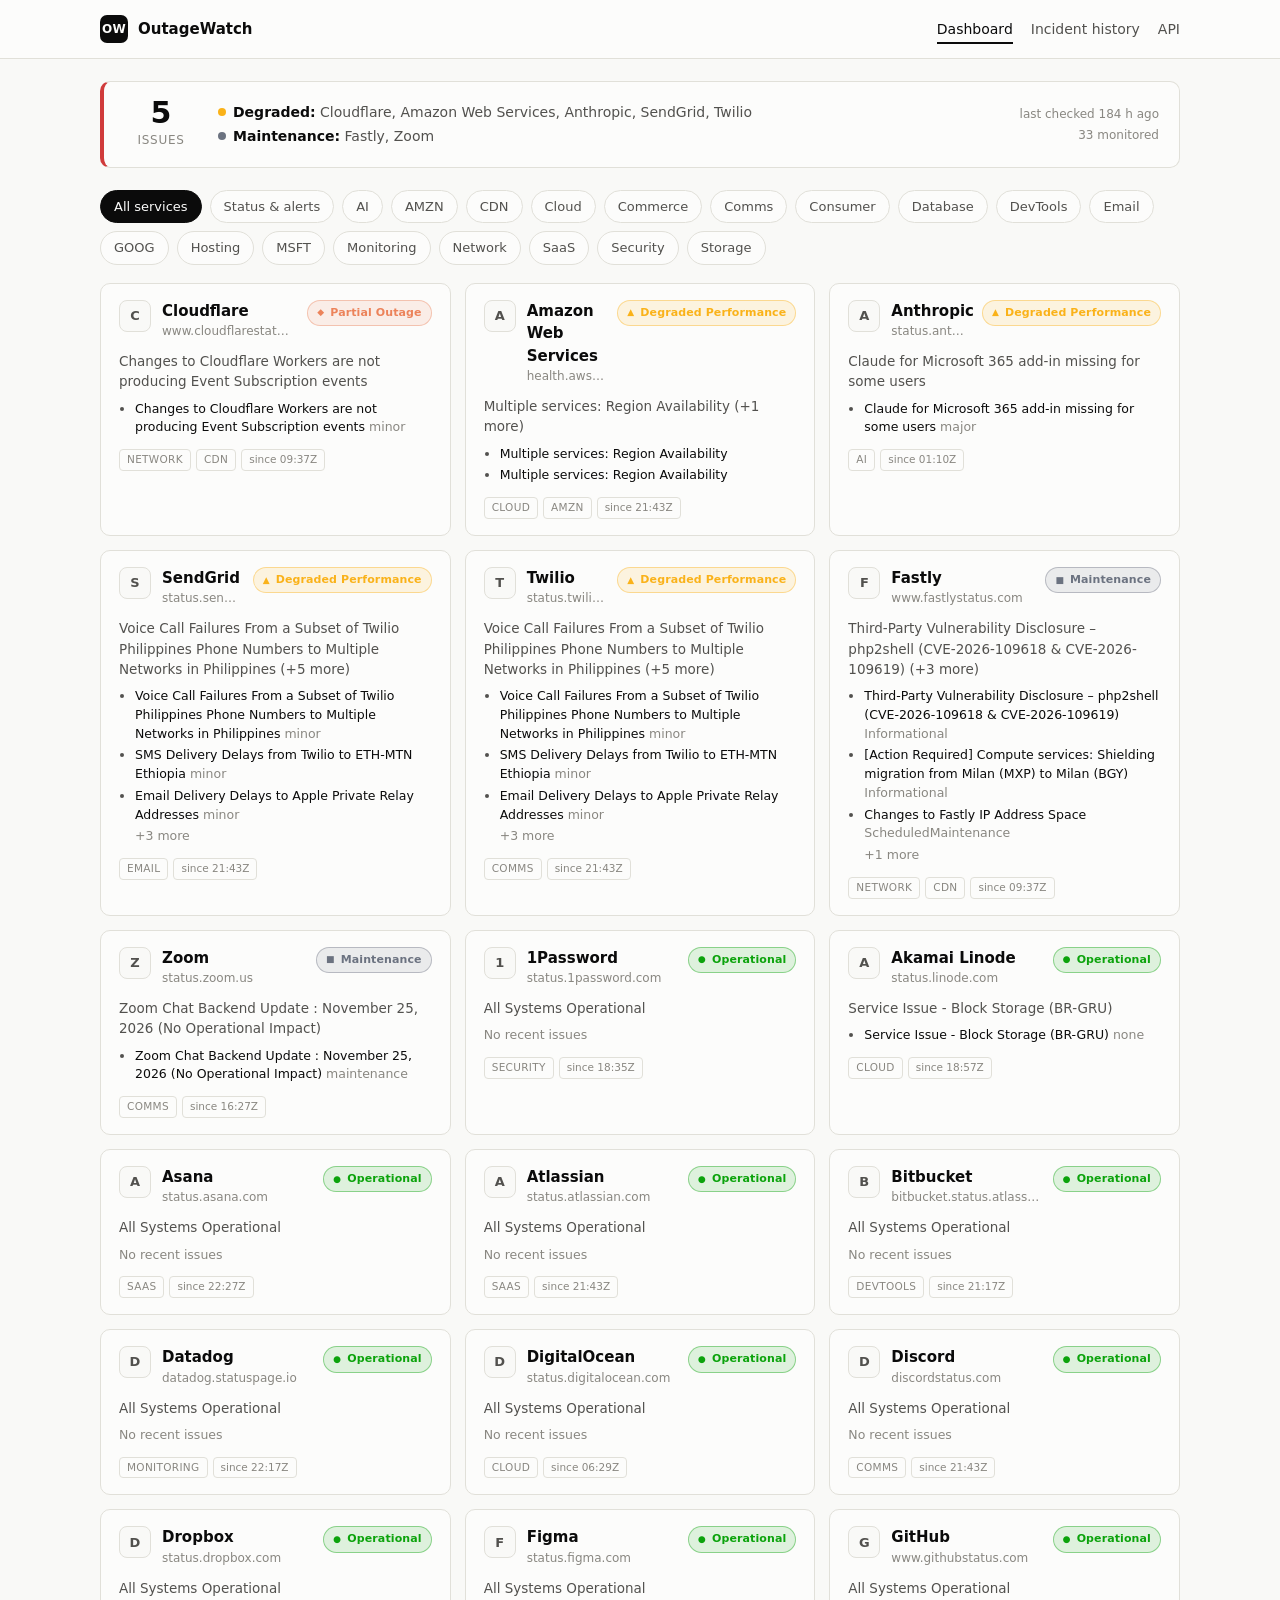
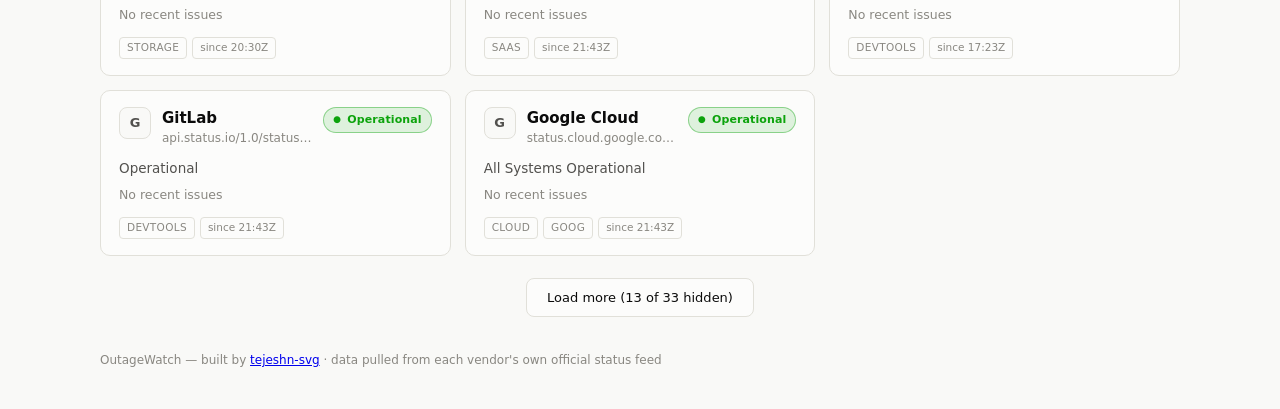
==== commit c6caa8cf: "status: 2026-11-28 15:08 UTC" ====
--- a/docs/index.html
+++ b/docs/index.html
@@ -46,7 +46,7 @@
     
   </div>
   <div class="summary-meta">
-    <span id="checked" data-ts="2026-11-28T14:19:42+00:00">last checked 2026-11-28T14:19:42+00:00</span>
+    <span id="checked" data-ts="2026-11-28T15:08:42+00:00">last checked 2026-11-28T15:08:42+00:00</span>
     <span>33 monitored</span>
   </div>
 </section>
@@ -214,18 +214,18 @@
       </span>
     </div>
 
-    <p class="headline">Email Delivery Delays to Apple Private Relay Addresses (+4 more)</p>
+    <p class="headline">Voice Call Failures From a Subset of Twilio Philippines Phone Numbers to Multiple Networks in Philippines (+5 more)</p>
 
     
     <ul class="incidents">
       
+        <li><a href="https://stspg.io/tbsjgc4grpsw" target="_blank" rel="noopener">Voice Call Failures From a Subset of Twilio Philippines Phone Numbers to Multiple Networks in Philippines</a> <em>minor</em></li>
+      
+        <li><a href="https://stspg.io/ynhyryz1z671" target="_blank" rel="noopener">SMS Delivery Delays from Twilio to ETH-MTN Ethiopia</a> <em>minor</em></li>
+      
         <li><a href="https://stspg.io/t6wqb6v4410n" target="_blank" rel="noopener">Email Delivery Delays to Apple Private Relay Addresses</a> <em>minor</em></li>
       
-        <li><a href="https://stspg.io/kckjlns5dw48" target="_blank" rel="noopener">Voice Call Silent and One-Way Audio between a Subset of Twilio Phone Numbers and Multiple Networks in Colombia</a> <em>minor</em></li>
-      
-        <li><a href="https://stspg.io/tbsjgc4grpsw" target="_blank" rel="noopener">Voice Call Failures from a Subset of Twilio Philippines Phone Numbers to Multiple Networks in Philippines</a> <em>minor</em></li>
-      
-      <li class="more">+2 more</li>
+      <li class="more">+3 more</li>
     </ul>
     
 
@@ -251,18 +251,18 @@
       </span>
     </div>
 
-    <p class="headline">Email Delivery Delays to Apple Private Relay Addresses (+4 more)</p>
+    <p class="headline">Voice Call Failures From a Subset of Twilio Philippines Phone Numbers to Multiple Networks in Philippines (+5 more)</p>
 
     
     <ul class="incidents">
       
+        <li><a href="https://stspg.io/tbsjgc4grpsw" target="_blank" rel="noopener">Voice Call Failures From a Subset of Twilio Philippines Phone Numbers to Multiple Networks in Philippines</a> <em>minor</em></li>
+      
+        <li><a href="https://stspg.io/ynhyryz1z671" target="_blank" rel="noopener">SMS Delivery Delays from Twilio to ETH-MTN Ethiopia</a> <em>minor</em></li>
+      
         <li><a href="https://stspg.io/t6wqb6v4410n" target="_blank" rel="noopener">Email Delivery Delays to Apple Private Relay Addresses</a> <em>minor</em></li>
       
-        <li><a href="https://stspg.io/kckjlns5dw48" target="_blank" rel="noopener">Voice Call Silent and One-Way Audio between a Subset of Twilio Phone Numbers and Multiple Networks in Colombia</a> <em>minor</em></li>
-      
-        <li><a href="https://stspg.io/tbsjgc4grpsw" target="_blank" rel="noopener">Voice Call Failures from a Subset of Twilio Philippines Phone Numbers to Multiple Networks in Philippines</a> <em>minor</em></li>
-      
-      <li class="more">+2 more</li>
+      <li class="more">+3 more</li>
     </ul>
     
 
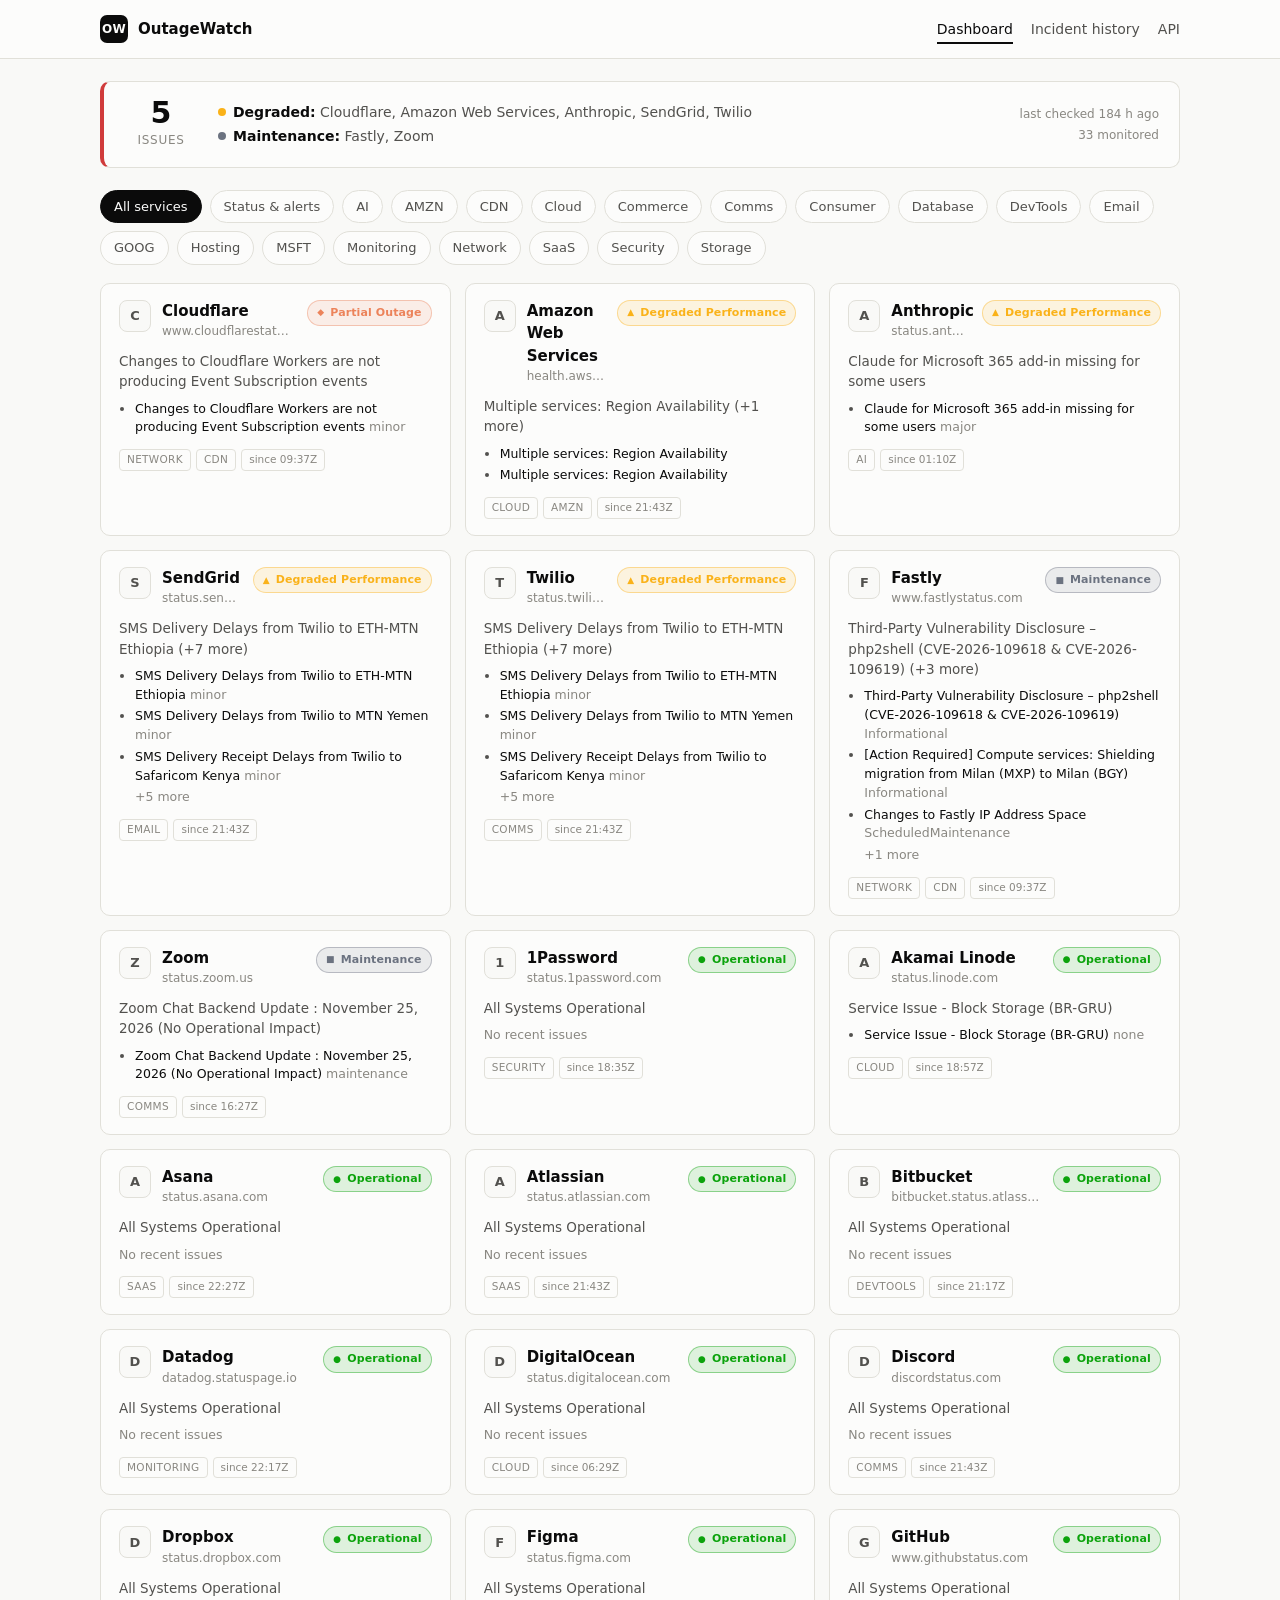
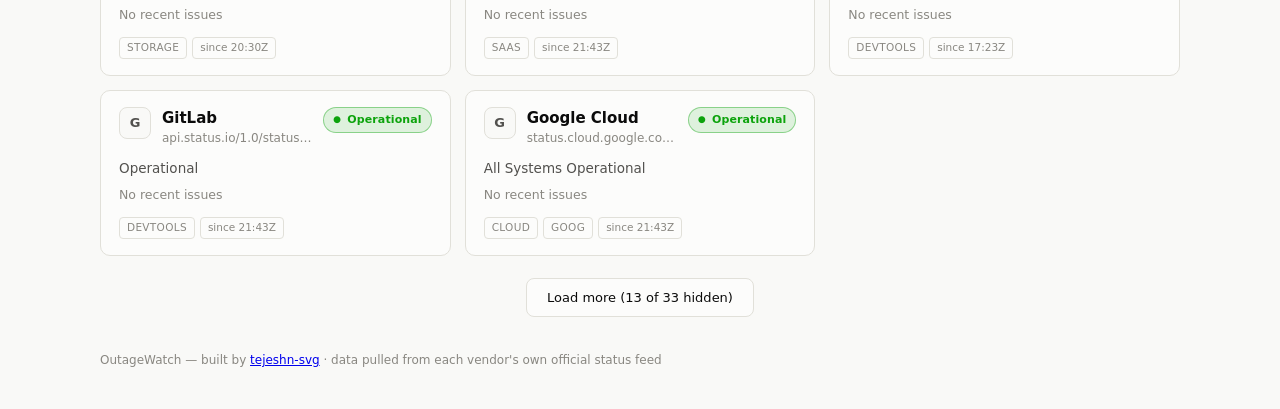
==== commit 693a350e: "status: 2026-11-28 15:53 UTC" ====
--- a/docs/index.html
+++ b/docs/index.html
@@ -46,7 +46,7 @@
     
   </div>
   <div class="summary-meta">
-    <span id="checked" data-ts="2026-11-28T15:08:42+00:00">last checked 2026-11-28T15:08:42+00:00</span>
+    <span id="checked" data-ts="2026-11-28T15:53:17+00:00">last checked 2026-11-28T15:53:17+00:00</span>
     <span>33 monitored</span>
   </div>
 </section>
@@ -214,18 +214,18 @@
       </span>
     </div>
 
-    <p class="headline">Voice Call Failures From a Subset of Twilio Philippines Phone Numbers to Multiple Networks in Philippines (+5 more)</p>
+    <p class="headline">SMS Delivery Delays from Twilio to ETH-MTN Ethiopia (+7 more)</p>
 
     
     <ul class="incidents">
       
-        <li><a href="https://stspg.io/tbsjgc4grpsw" target="_blank" rel="noopener">Voice Call Failures From a Subset of Twilio Philippines Phone Numbers to Multiple Networks in Philippines</a> <em>minor</em></li>
-      
         <li><a href="https://stspg.io/ynhyryz1z671" target="_blank" rel="noopener">SMS Delivery Delays from Twilio to ETH-MTN Ethiopia</a> <em>minor</em></li>
       
-        <li><a href="https://stspg.io/t6wqb6v4410n" target="_blank" rel="noopener">Email Delivery Delays to Apple Private Relay Addresses</a> <em>minor</em></li>
-      
-      <li class="more">+3 more</li>
+        <li><a href="https://stspg.io/8gnhykvbr6sg" target="_blank" rel="noopener">SMS Delivery Delays from Twilio to MTN Yemen</a> <em>minor</em></li>
+      
+        <li><a href="https://stspg.io/c31gg6w2lqzz" target="_blank" rel="noopener">SMS Delivery Receipt Delays from Twilio to Safaricom Kenya</a> <em>minor</em></li>
+      
+      <li class="more">+5 more</li>
     </ul>
     
 
@@ -251,18 +251,18 @@
       </span>
     </div>
 
-    <p class="headline">Voice Call Failures From a Subset of Twilio Philippines Phone Numbers to Multiple Networks in Philippines (+5 more)</p>
+    <p class="headline">SMS Delivery Delays from Twilio to ETH-MTN Ethiopia (+7 more)</p>
 
     
     <ul class="incidents">
       
-        <li><a href="https://stspg.io/tbsjgc4grpsw" target="_blank" rel="noopener">Voice Call Failures From a Subset of Twilio Philippines Phone Numbers to Multiple Networks in Philippines</a> <em>minor</em></li>
-      
         <li><a href="https://stspg.io/ynhyryz1z671" target="_blank" rel="noopener">SMS Delivery Delays from Twilio to ETH-MTN Ethiopia</a> <em>minor</em></li>
       
-        <li><a href="https://stspg.io/t6wqb6v4410n" target="_blank" rel="noopener">Email Delivery Delays to Apple Private Relay Addresses</a> <em>minor</em></li>
-      
-      <li class="more">+3 more</li>
+        <li><a href="https://stspg.io/8gnhykvbr6sg" target="_blank" rel="noopener">SMS Delivery Delays from Twilio to MTN Yemen</a> <em>minor</em></li>
+      
+        <li><a href="https://stspg.io/c31gg6w2lqzz" target="_blank" rel="noopener">SMS Delivery Receipt Delays from Twilio to Safaricom Kenya</a> <em>minor</em></li>
+      
+      <li class="more">+5 more</li>
     </ul>
     
 
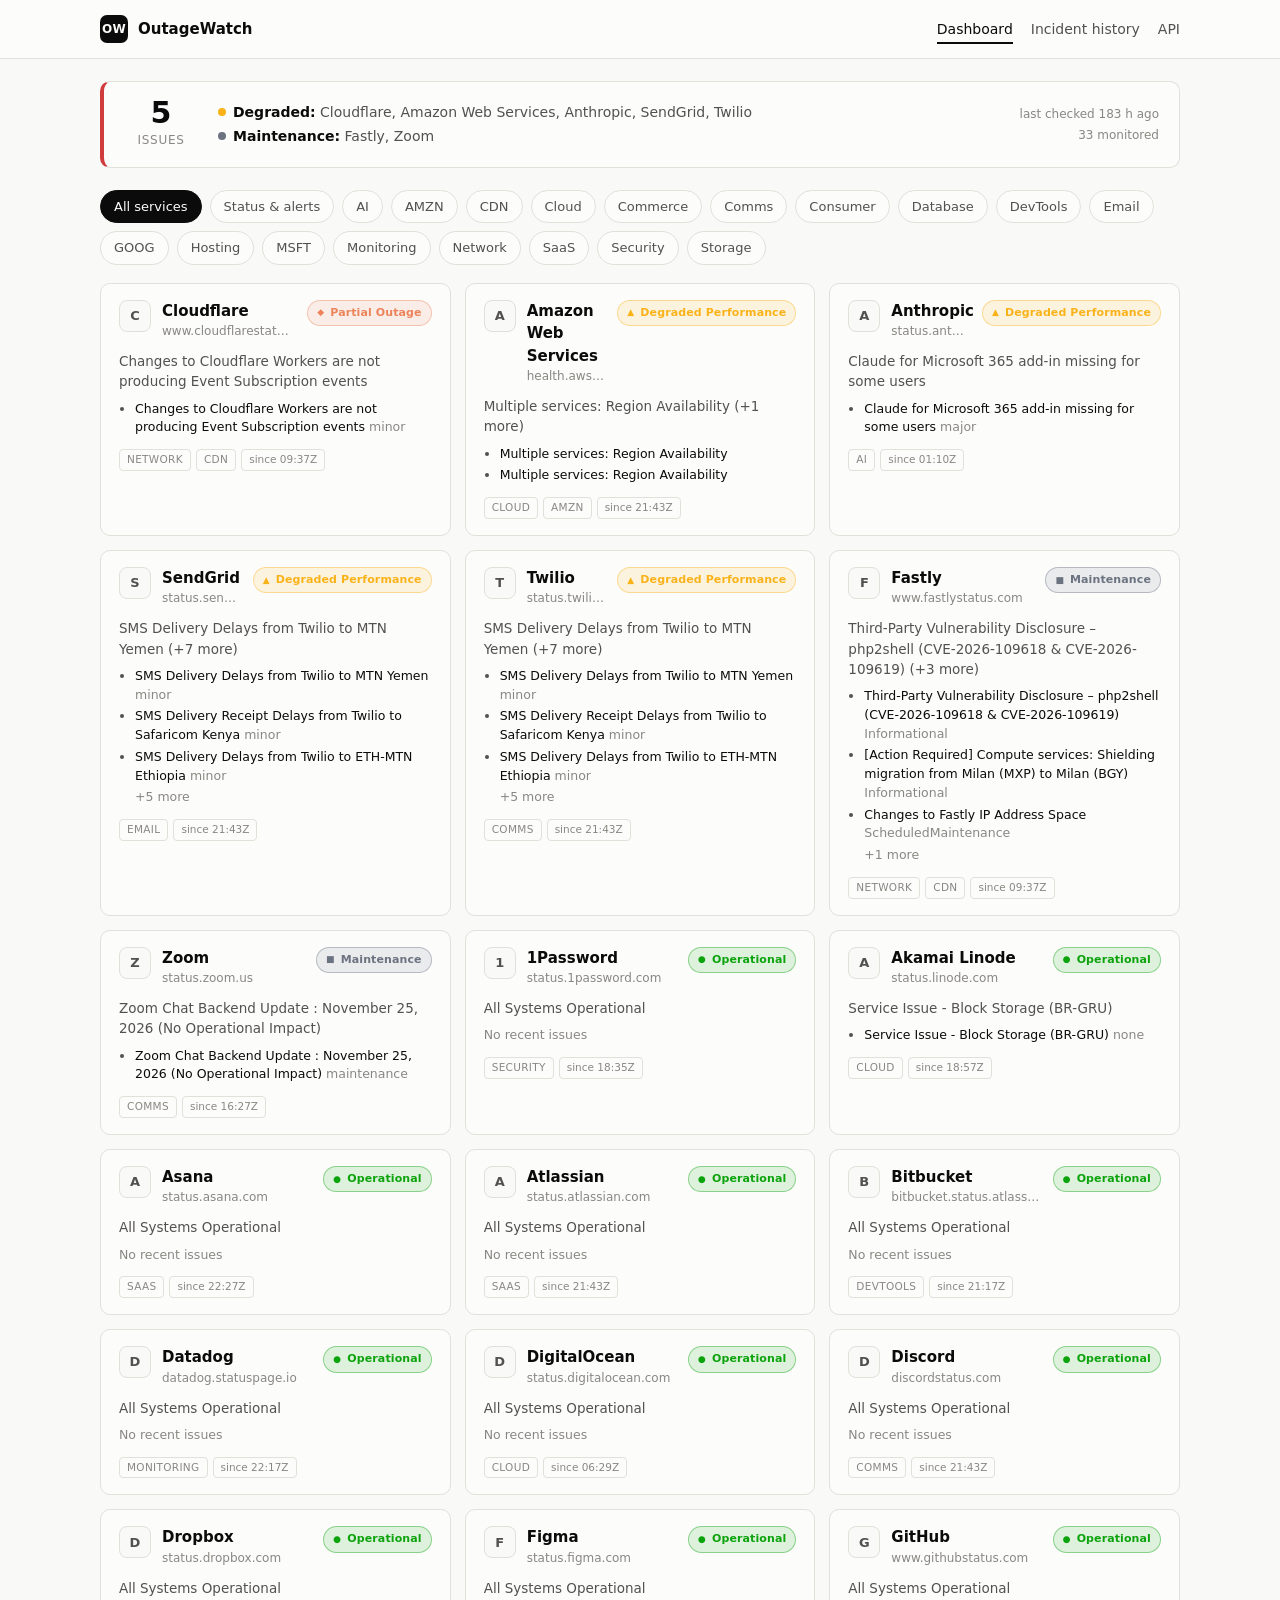
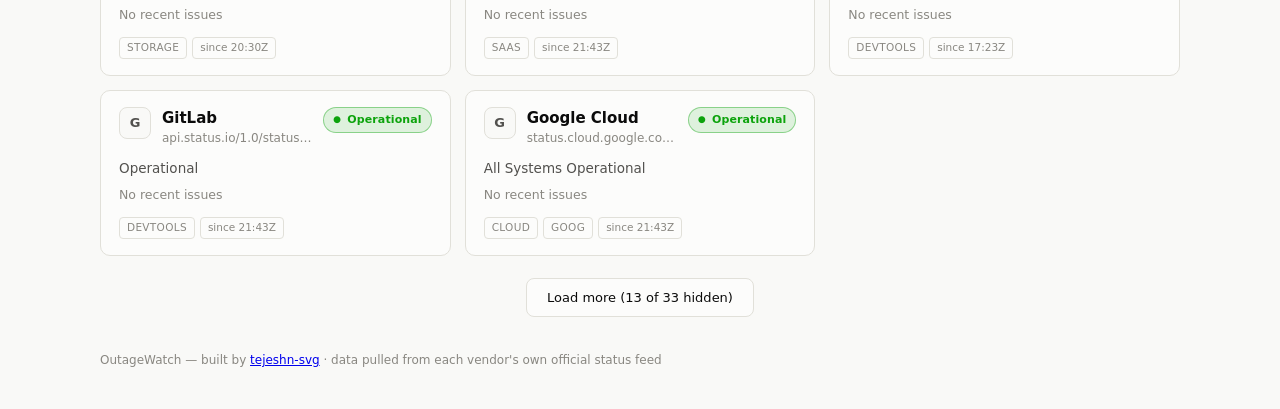
==== commit c5e4eeaa: "status: 2026-11-28 16:38 UTC" ====
--- a/docs/index.html
+++ b/docs/index.html
@@ -46,7 +46,7 @@
     
   </div>
   <div class="summary-meta">
-    <span id="checked" data-ts="2026-11-28T15:53:17+00:00">last checked 2026-11-28T15:53:17+00:00</span>
+    <span id="checked" data-ts="2026-11-28T16:38:25+00:00">last checked 2026-11-28T16:38:25+00:00</span>
     <span>33 monitored</span>
   </div>
 </section>
@@ -214,16 +214,16 @@
       </span>
     </div>
 
-    <p class="headline">SMS Delivery Delays from Twilio to ETH-MTN Ethiopia (+7 more)</p>
+    <p class="headline">SMS Delivery Delays from Twilio to MTN Yemen (+7 more)</p>
 
     
     <ul class="incidents">
       
+        <li><a href="https://stspg.io/8gnhykvbr6sg" target="_blank" rel="noopener">SMS Delivery Delays from Twilio to MTN Yemen</a> <em>minor</em></li>
+      
+        <li><a href="https://stspg.io/c31gg6w2lqzz" target="_blank" rel="noopener">SMS Delivery Receipt Delays from Twilio to Safaricom Kenya</a> <em>minor</em></li>
+      
         <li><a href="https://stspg.io/ynhyryz1z671" target="_blank" rel="noopener">SMS Delivery Delays from Twilio to ETH-MTN Ethiopia</a> <em>minor</em></li>
-      
-        <li><a href="https://stspg.io/8gnhykvbr6sg" target="_blank" rel="noopener">SMS Delivery Delays from Twilio to MTN Yemen</a> <em>minor</em></li>
-      
-        <li><a href="https://stspg.io/c31gg6w2lqzz" target="_blank" rel="noopener">SMS Delivery Receipt Delays from Twilio to Safaricom Kenya</a> <em>minor</em></li>
       
       <li class="more">+5 more</li>
     </ul>
@@ -251,16 +251,16 @@
       </span>
     </div>
 
-    <p class="headline">SMS Delivery Delays from Twilio to ETH-MTN Ethiopia (+7 more)</p>
+    <p class="headline">SMS Delivery Delays from Twilio to MTN Yemen (+7 more)</p>
 
     
     <ul class="incidents">
       
+        <li><a href="https://stspg.io/8gnhykvbr6sg" target="_blank" rel="noopener">SMS Delivery Delays from Twilio to MTN Yemen</a> <em>minor</em></li>
+      
+        <li><a href="https://stspg.io/c31gg6w2lqzz" target="_blank" rel="noopener">SMS Delivery Receipt Delays from Twilio to Safaricom Kenya</a> <em>minor</em></li>
+      
         <li><a href="https://stspg.io/ynhyryz1z671" target="_blank" rel="noopener">SMS Delivery Delays from Twilio to ETH-MTN Ethiopia</a> <em>minor</em></li>
-      
-        <li><a href="https://stspg.io/8gnhykvbr6sg" target="_blank" rel="noopener">SMS Delivery Delays from Twilio to MTN Yemen</a> <em>minor</em></li>
-      
-        <li><a href="https://stspg.io/c31gg6w2lqzz" target="_blank" rel="noopener">SMS Delivery Receipt Delays from Twilio to Safaricom Kenya</a> <em>minor</em></li>
       
       <li class="more">+5 more</li>
     </ul>
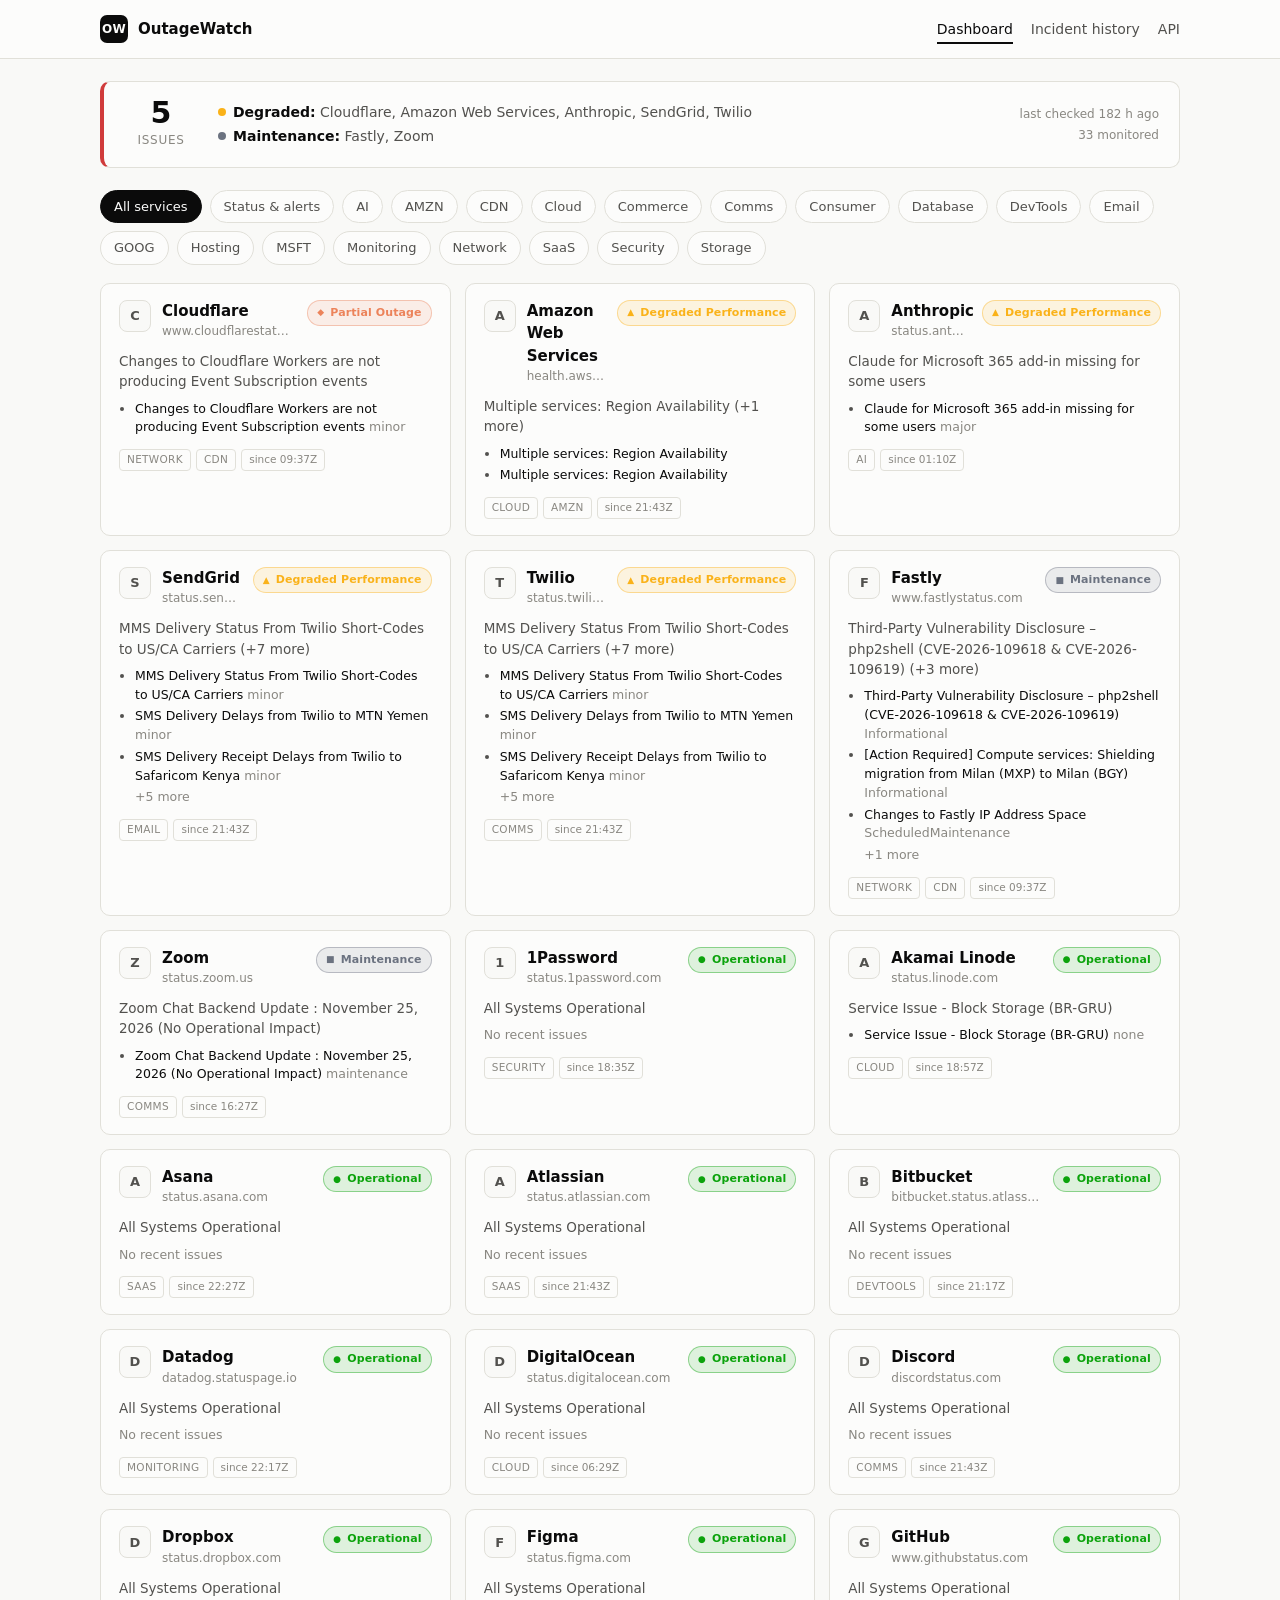
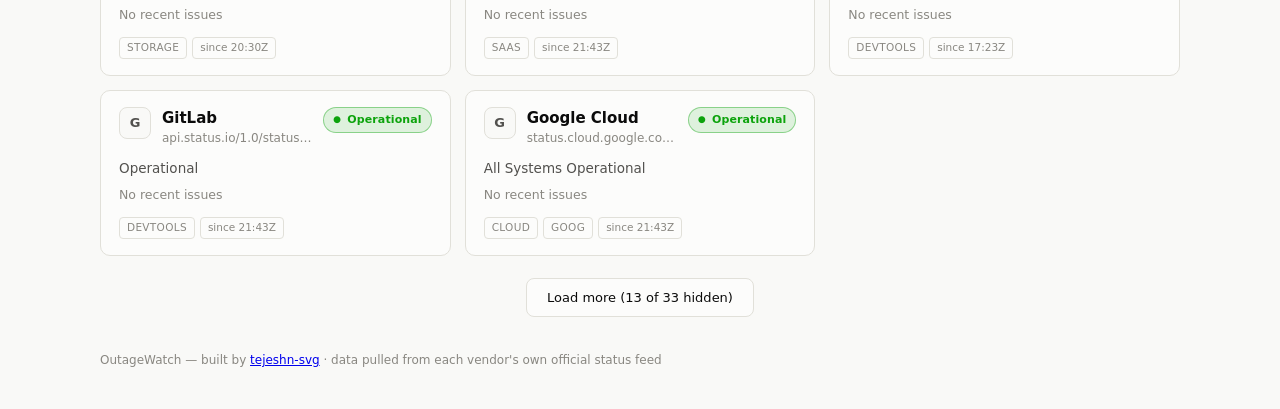
==== commit d6bfb0a6: "status: 2026-11-28 17:27 UTC" ====
--- a/docs/index.html
+++ b/docs/index.html
@@ -46,7 +46,7 @@
     
   </div>
   <div class="summary-meta">
-    <span id="checked" data-ts="2026-11-28T16:38:25+00:00">last checked 2026-11-28T16:38:25+00:00</span>
+    <span id="checked" data-ts="2026-11-28T17:27:06+00:00">last checked 2026-11-28T17:27:06+00:00</span>
     <span>33 monitored</span>
   </div>
 </section>
@@ -214,16 +214,16 @@
       </span>
     </div>
 
-    <p class="headline">SMS Delivery Delays from Twilio to MTN Yemen (+7 more)</p>
+    <p class="headline">MMS Delivery Status From Twilio Short-Codes to US/CA Carriers (+7 more)</p>
 
     
     <ul class="incidents">
       
+        <li><a href="https://stspg.io/t7ccw4n8px5w" target="_blank" rel="noopener">MMS Delivery Status From Twilio Short-Codes to US/CA Carriers</a> <em>minor</em></li>
+      
         <li><a href="https://stspg.io/8gnhykvbr6sg" target="_blank" rel="noopener">SMS Delivery Delays from Twilio to MTN Yemen</a> <em>minor</em></li>
       
         <li><a href="https://stspg.io/c31gg6w2lqzz" target="_blank" rel="noopener">SMS Delivery Receipt Delays from Twilio to Safaricom Kenya</a> <em>minor</em></li>
-      
-        <li><a href="https://stspg.io/ynhyryz1z671" target="_blank" rel="noopener">SMS Delivery Delays from Twilio to ETH-MTN Ethiopia</a> <em>minor</em></li>
       
       <li class="more">+5 more</li>
     </ul>
@@ -251,16 +251,16 @@
       </span>
     </div>
 
-    <p class="headline">SMS Delivery Delays from Twilio to MTN Yemen (+7 more)</p>
+    <p class="headline">MMS Delivery Status From Twilio Short-Codes to US/CA Carriers (+7 more)</p>
 
     
     <ul class="incidents">
       
+        <li><a href="https://stspg.io/t7ccw4n8px5w" target="_blank" rel="noopener">MMS Delivery Status From Twilio Short-Codes to US/CA Carriers</a> <em>minor</em></li>
+      
         <li><a href="https://stspg.io/8gnhykvbr6sg" target="_blank" rel="noopener">SMS Delivery Delays from Twilio to MTN Yemen</a> <em>minor</em></li>
       
         <li><a href="https://stspg.io/c31gg6w2lqzz" target="_blank" rel="noopener">SMS Delivery Receipt Delays from Twilio to Safaricom Kenya</a> <em>minor</em></li>
-      
-        <li><a href="https://stspg.io/ynhyryz1z671" target="_blank" rel="noopener">SMS Delivery Delays from Twilio to ETH-MTN Ethiopia</a> <em>minor</em></li>
       
       <li class="more">+5 more</li>
     </ul>
